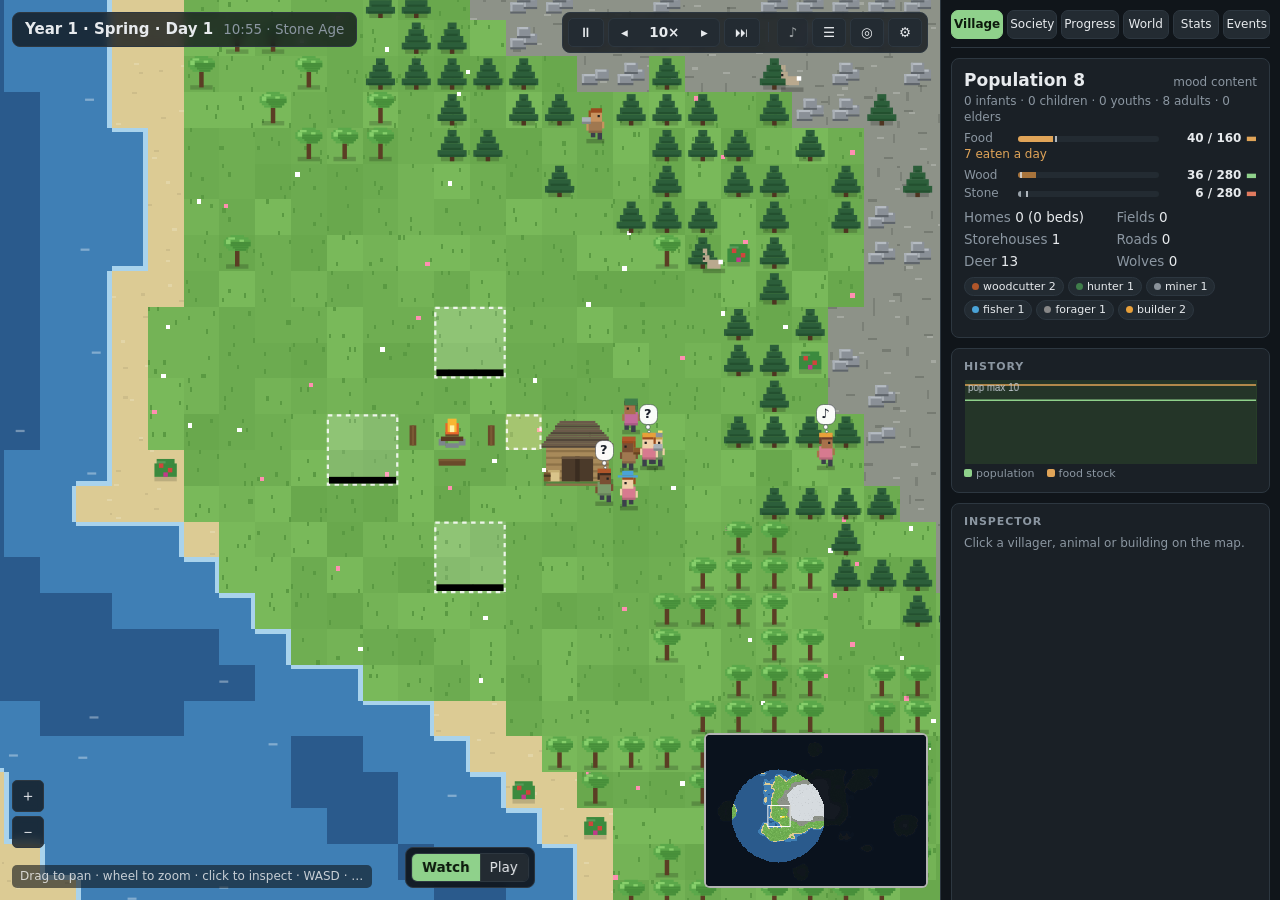
==== index.html @ 9aa8ffa9 "v0.37: Metropolis: big towns, districts, storage, sea food and wood, measured Hardship Co-Authored-B" ====
<!DOCTYPE html>
<html lang="en">
<head>
<meta charset="utf-8">
<meta name="viewport" content="width=device-width,initial-scale=1">
<title>Village Sim</title>
<link rel="stylesheet" href="style.css">
</head>
<body>
<svg width="0" height="0" style="position:absolute" aria-hidden="true"><symbol id="i-select" viewBox="0 0 24 24"><path d="M5 3l13 8-6 1.5L9.5 19z"/></symbol><symbol id="i-build" viewBox="0 0 24 24"><path d="M13 5l5 5-2 2-5-5zM12 8L5 15l4 4 7-7"/></symbol><symbol id="i-road" viewBox="0 0 24 24"><path d="M9 3L5 21M15 3l4 18M12 5v3M12 11v3M12 17v3"/></symbol><symbol id="i-zone" viewBox="0 0 24 24"><path d="M4 4h16v16H4zM4 12h16M12 4v16"/></symbol><symbol id="i-research" viewBox="0 0 24 24"><path d="M9 3h6M10 3v6L5 19a1.5 1.5 0 0 0 1.4 2h11.2A1.5 1.5 0 0 0 19 19l-5-10V3M8 15h8"/></symbol><symbol id="i-house" viewBox="0 0 24 24"><path d="M3 11l9-7 9 7M5 10v10h14V10M10 20v-5h4v5"/></symbol><symbol id="i-farm" viewBox="0 0 24 24"><path d="M3 18l3-8h12l3 8zM8 10l-2 8M12 10v8M16 10l2 8"/></symbol><symbol id="i-store" viewBox="0 0 24 24"><path d="M3 9l9-5 9 5v11H3zM8 20v-6h8v6"/></symbol><symbol id="i-workshop" viewBox="0 0 24 24"><path d="M4 9h14c0 3-2 4-5 4v3h3v3H8v-3h3v-3C7 13 5 12 4 9zM18 9h3"/></symbol><symbol id="i-logcamp" viewBox="0 0 24 24"><path d="M12 3l5 7h-3l4 6H6l4-6H7zM12 16v5"/></symbol><symbol id="i-minecamp" viewBox="0 0 24 24"><path d="M4 8c4-4 12-4 16 0M12 7v14M10 21h4"/></symbol><symbol id="i-lodge" viewBox="0 0 24 24"><path d="M3 20L12 4l9 16zM9.5 20l2.5-5 2.5 5"/></symbol><symbol id="i-market" viewBox="0 0 24 24"><path d="M3 9l2-5h14l2 5M3 9c0 1.7 1.3 2.5 3 2.5S9 10.7 9 9c0 1.7 1.3 2.5 3 2.5s3-.8 3-2.5c0 1.7 1.3 2.5 3 2.5s3-.8 3-2.5M5 12v8h14v-8"/></symbol><symbol id="i-plaza" viewBox="0 0 24 24"><path d="M3 8l9-4 9 4M5 9v9M10 9v9M14 9v9M19 9v9M3 20h18"/></symbol><symbol id="i-tavern" viewBox="0 0 24 24"><path d="M6 5h10v13a2 2 0 0 1-2 2H8a2 2 0 0 1-2-2zM16 8h2a2 2 0 0 1 0 6h-2M9 9v6M12 9v6"/></symbol><symbol id="i-share" viewBox="0 0 24 24"><path d="M4 8l8-4 8 4v8l-8 4-8-4zM4 8l8 4 8-4M12 12v8"/></symbol><symbol id="i-hand" viewBox="0 0 24 24"><path d="M8 12V6a1.5 1.5 0 0 1 3 0v5M11 11V4.5a1.5 1.5 0 0 1 3 0V11M14 11V6a1.5 1.5 0 0 1 3 0v8c0 4-2 6-5 6-3 0-4-1.5-6-4l-1.5-2.5a1.5 1.5 0 0 1 2.3-1.8L8 14"/></symbol></svg>
<div id="app">
  <div id="stage">
    <canvas id="cv"></canvas>
    <div id="hud"><span id="hudDate"></span><span id="hudTime"></span><span id="hudWarn" style="display:none"></span><button id="hudConcern" style="display:none" title="Concerns">⚑ 0</button></div>
    <div id="toasts"></div>
    <div id="concernPanel" style="display:none"><div class="cnhead"><b>Concerns</b><button id="cnClose" title="Close">✕</button></div><div id="cnBody"></div></div>
    <div id="ctl">
      <button id="playBtn" title="Pause / play (Space)">⏸</button>
      <span class="stepper"><button id="spDown" title="Slower ( [ )">◂</button><span id="spLabel" title="Simulation speed">10×</span><button id="spUp" title="Faster ( ] )">▸</button></span>
      <span class="presets wide"><button data-sp="1">1×</button><button data-sp="3">3×</button><button data-sp="10" class="on">10×</button><button data-sp="30">30×</button><button data-sp="100">100×</button><button data-sp="999" title="As fast as your machine can go">Max</button></span>
      <button id="stepBtn" title="Advance one day ( . ) · hold Shift for one season">⏭</button>
      <span id="rate" class="rate wide"></span>
      <span class="sep"></span>
      <button id="sndBtn" title="Music is off (M)">♪</button><button id="menuBtn" title="Menu: new world, save, settings, how to play, about">☰</button><button id="fol" title="Follow selected (F)">◎<span class="wide"> Follow</span></button><button id="gear" title="Settings, saving, Claude counsel and diagnostics (G)">⚙<span class="wide"> Settings</span></button>
    </div>
    <div id="sndPanel" style="display:none"><b id="sndName">No track yet</b><div class="hint" id="sndSub"></div><div class="sndrow"><button id="sndOnOff">Turn on</button><button id="sndSkip" title="Next track">Skip</button><button id="sndUp" title="I like this one">Like</button><button id="sndDown" title="Not for me">Dislike</button></div><label class="sndrow"><span class="hint">Volume</span><input type="range" id="sndVol" min="0" max="100" value="60"></label><div id="sndShareRow" style="display:none" class="sndrow"><label class="hint"><input type="checkbox" id="sndShare"> Share my ratings (just the track number and a thumb)</label></div><div class="hint">Made in your browser as you play. Press M to turn it on or off.</div></div>
    <div id="ptool">
      <span class="seg" id="modeSw" title="Watch the village live its life, or Play and take the lead"><button data-mode="watch" class="on">Watch</button><button data-mode="play">Play</button></span><span id="ptools" style="display:none">
      <span class="grp"><button data-tool="select" class="on" title="Select and inspect (V)"><svg class="ic"><use href="#i-select"/></svg>Select</button><button data-tool="build" title="Place buildings (B)"><svg class="ic"><use href="#i-build"/></svg>Build</button><button data-tool="road" title="Lay roads (R)"><svg class="ic"><use href="#i-road"/></svg>Road</button><button data-tool="zone" title="Paint zones for the village to build in (Z)"><svg class="ic"><use href="#i-zone"/></svg>Zone</button><button id="ppan" title="Move the map instead of painting (or hold Space)"><svg class="ic"><use href="#i-hand"/></svg></button></span>
      <span class="sep"></span><button id="presearch" title="Choose what the village studies">Research</button><button id="pcrowd" title="How the townsfolk who are not individually in play share their work">Crowd</button>
      <span class="sep"></span><span class="hint wide">Village plans</span><span class="grp"><button data-auto="build" data-tip="Buildings" class="on">Buildings</button><button data-auto="research" data-tip="Research" class="on">Research</button><button data-auto="jobs" data-tip="Jobs" class="on">Jobs</button></span>
      </span>
    </div>
    <div id="pstack"><div id="ppanel" style="display:none"></div><div id="pcmd" style="display:none"></div></div><div id="pmenu" style="display:none"></div><div id="pnote"></div><div id="tip" style="display:none"></div><div id="pconf" style="display:none"><button id="pcok" title="Build here">✓</button><button id="pcno" title="Cancel">✕</button></div><div id="pundo" style="display:none"></div><div id="pghost" style="display:none"></div>
    <div id="zoomCtl"><button id="zin" title="Zoom in (+)">＋</button><button id="zout" title="Zoom out (−)">－</button></div>
    <div id="drawer"><div class="drawerhead"><b>Settings &amp; tools</b><button id="drawerClose" title="Close (Esc)">✕</button></div>
    <div class="card"><h3>Settings</h3>
      <div class="hint" style="margin-bottom:4px">Hardship <span class="hint">how forgiving the world is: births, newcomers, wolves, fevers, winters</span></div>
      <select id="set_hardship" style="width:100%;margin-bottom:8px"><option value="0">Gentle</option><option value="1">Normal</option><option value="2">Harsh</option></select>
      <div class="hint" style="margin-bottom:4px">Philosophy <span class="hint">what the village tends to study first</span></div>
      <select id="set_philosophy" style="width:100%;margin-bottom:8px"></select>
      <div class="hint" style="margin-bottom:4px">Open knowledge <span class="hint">sandbox: lifts the limits on research (the world is marked as a sandbox)</span></div>
      <select id="set_open" style="width:100%;margin-bottom:8px"><option value="0">Off</option><option value="1">Relaxed</option><option value="2">Unlimited</option></select>
      <label class="tog"><input type="checkbox" id="set_survival"><span class="sw"></span><span>Survival mode <span class="hint">harsher food, cold, wolves, fever</span></span></label>
      <label class="tog" style="margin-top:6px"><input type="checkbox" id="set_disasters"><span class="sw"></span><span>Disasters <span class="hint">fire, storms, drought, fever, harsh winter</span></span></label>
      <label class="tog" style="margin-top:6px"><input type="checkbox" id="set_raids"><span class="sw"></span><span>Raids and war <span class="hint">hostile clans may attack the dock and outposts, and the council may march against them; off by default</span></span></label>
      <label class="tog" style="margin-top:6px"><input type="checkbox" id="set_crime"><span class="sw"></span><span>Crime and conflict <span class="hint">theft, brawls, trials</span></span></label>
    </div>
    <div class="card"><h3>Concern alerts</h3>
      <div class="hint" style="margin-bottom:6px">What should happen when something becomes critical (falling population, famine, a faction about to leave)?</div>
      <select id="alertMode" style="width:100%"><option value="off">Only show the badge and toast</option><option value="pause">Pause the game</option><option value="slow">Slow the game to 1×</option></select>
      <label class="tog" style="margin-top:8px"><input type="checkbox" id="alertToasts" checked><span class="sw"></span><span>Toasts for critical concerns <span class="hint">stay until dismissed</span></span></label>
    </div>
    <div class="card"><h3>Save &amp; load</h3>
      <div class="hint" id="saveInfo">Nothing saved yet.</div>
      <div class="btnrow"><button id="saveNow">Save now</button><button id="loadSave" disabled>Load saved</button></div>
      <div class="btnrow"><button id="exportBtn">Export file</button><button id="importBtn">Import file</button></div>
      <input type="file" id="importFile" accept=".json,application/json" style="display:none">
      <label class="tog" style="margin-top:8px"><input type="checkbox" id="autoresume" checked><span class="sw"></span><span>Resume automatically <span class="hint">when the page opens</span></span></label>
      <label class="tog" style="margin-top:6px"><input type="checkbox" id="bubbleToggle" checked><span class="sw"></span><span>Thought bubbles <span class="hint">speech, thoughts and dreams above villagers</span></span></label>
      <label class="tog" style="margin-top:6px"><input type="checkbox" id="autosave" checked><span class="sw"></span><span>Autosave <span class="hint">every minute, in this browser</span></span></label>
      <div class="hint" style="margin-top:6px">Browser saves stay on this device and can be cleared by the browser. Export a file to keep a village safe or move it to another device.</div>
    </div>
    <div class="card" id="mindCard">
      <h3>Claude counsel <span class="beta">optional</span></h3>
      <div class="hint" style="margin-bottom:6px">Lets Claude make the council's and courts' decisions from options the simulation offers, based on each member's personality and opinions. If it is off or unavailable, the village's own rules decide.</div>
      <label class="tog"><input type="checkbox" id="mindToggle"><span class="sw"></span><span id="mindLabel">Off — uses your Claude usage when on</span></label>
      <div class="hint" id="mindStatus"></div>
      <button id="mindRetry" style="display:none;margin-top:6px">Request permission again</button>
      <label class="tog" style="margin-top:8px"><input type="checkbox" id="vaiToggle"><span class="sw"></span><span>Claude writes the selected villager's thoughts <span class="hint">off by default; uses your Claude usage</span></span></label>
      <div class="hint" id="vaiStatus"></div>
      <div id="mindLog"></div>
    </div>
    <details class="card" id="diagCard"><summary>Diagnostics <span class="beta" id="diagBadge">ok</span></summary>
      <div id="diagBody" class="hint">Collecting…</div>
      <div class="btnrow"><button id="diagCopy">Copy report</button><button id="diagSave">Download report</button></div>
      <div class="btnrow"><button id="diagCheck">Self-check &amp; repair</button><button id="diagProf">Clear timings</button></div>
      <textarea id="diagBox" readonly style="display:none"></textarea>
    </details>
    <div class="card"><h3>Time travel</h3>
      <div class="hint" style="margin-bottom:6px">Skip ahead and see what the village becomes. A copy is kept first, so you can undo the skip afterwards.</div>
      <div style="display:flex;gap:6px;align-items:center"><select id="ttSel"><option value="8">One season</option><option value="32" selected>One year</option><option value="64">Two years</option><option value="160">Five years</option><option value="320">Ten years (slow)</option></select><button id="ttGo">Fast-forward</button><button id="ttCancel" disabled>Stop</button></div>
      <div class="bar" style="margin-top:8px"><i id="ttBar" style="background:var(--acc);width:0"></i></div><div class="hint" id="ttInfo">Ready.</div><div id="ttResult" class="hint"></div></div>
    <div class="card"><h3>World</h3>
      <div class="hint" id="mapnow"></div>
      <div class="hint wline" id="worldLine"></div>
      <details class="hint" style="margin-top:4px"><summary>Diagnostics</summary><pre class="wline" id="diagText"></pre></details>
      <div class="btnrow"><button id="restart">New world…</button></div></div>
    </div>
    <div id="tree" style="display:none"><div class="treebox"><div class="drawerhead"><b>Tree of knowledge</b><button id="treeClose" title="Close">✕</button></div><div id="treeSvg" class="treescroll"></div><div id="treeInfo" class="treeinfo"></div></div></div>
    <div id="menu" style="display:none"><button data-mn="resume">Resume</button><button data-mn="new">New world…</button><button data-mn="save">Save now</button><button data-mn="load" id="mn_load">Load saved</button><button data-mn="scen">Scenarios…</button><button data-mn="settings">Settings</button><button data-mn="tips">Show tips again</button><button data-mn="help">How to play</button><button data-mn="about">About</button></div>
    <div id="modal" style="display:none"><div class="nwbox"><div class="drawerhead"><h3 id="modal_t"></h3><button id="modal_x" title="Close (Esc)">✕</button></div><div id="modal_b" class="mbody"></div></div></div>
    <div id="over" style="display:none"><div class="nwbox">
      <h3 id="over_title"></h3><div id="over_text" style="margin-bottom:10px"></div>
      <canvas id="over_chart" width="470" height="90" style="width:100%;height:90px;display:block;background:#10151a;border-radius:6px"></canvas>
      <div id="over_facts" class="kvl" style="margin:10px 0"></div><div id="over_tales"></div>
      <div class="hint wline" id="over_line" style="margin-bottom:10px"></div>
      <div class="btnrow"><button id="over_again" class="on" title="The same seed and settings, from the start">Same world again</button><button id="over_new">New world…</button><button id="over_cont" title="Keep watching what is left">Keep watching</button><button id="over_copy">Copy world line</button></div>
    </div></div>
    <div id="nw" style="display:none"><div class="nwbox">
      <h3>New world</h3>
      <div class="nwrow"><span class="hint">Seed</span><input id="nw_seed" inputmode="numeric"><button id="nw_dice" title="Pick a random seed" aria-label="Random seed">🎲</button></div>
      <div class="hint" style="margin-top:10px">Map type</div><div id="nw_types" class="nwchoices"></div>
      <div class="hint" style="margin-top:10px">Map size</div><div id="nw_sizes" class="nwchoices"></div>
      <div class="hint" style="margin-top:10px">Hardship <span class="hint">· you can change it later in Settings</span></div><div id="nw_hard" class="nwchoices"></div>
      <div class="hint" style="margin-top:10px">Philosophy <span class="hint">· what the village tends to study first</span></div><div id="nw_phil" class="nwchoices"></div>
      <div class="hint" style="margin-top:10px">Open knowledge <span class="hint">· a sandbox option; marks the world as a sandbox</span></div><div id="nw_open" class="nwchoices"></div>
      <div class="btnrow" style="margin-top:8px"><button id="nw_check" title="Generate this world and list what it is good for">Check this world</button></div><div id="nw_traits" class="hint" style="margin-top:6px"></div>
      <div class="hint" id="nw_note" style="margin-top:8px"></div>
      <div class="btnrow" style="margin-top:12px"><button id="nw_go" class="on">Start</button><button id="nw_cancel">Cancel</button></div>
    </div></div>
    <canvas id="mini" title="Click to move the camera"></canvas>
    <div id="resume" style="display:none"><div><b>Saved village found</b><div class="hint" id="resumeInfo"></div><div class="hint">The game is paused until you choose.</div></div><div class="btnrow"><button id="resumeBtn" class="on">Resume</button><button id="resumeNo">Start fresh</button></div></div>
    <div id="hint">Drag to pan · wheel to zoom · click to inspect · WASD · Space pause · [ ] speed</div>
  </div>
  <aside id="side">
    <div class="tabbar" id="tabbar"><button data-tab="village" class="on">Village</button><button data-tab="society">Society</button><button data-tab="progress">Progress</button><button data-tab="world">World</button><button data-tab="stats">Stats</button><button data-tab="events">Events</button></div>
    <section class="tab on" id="tab_village">
    <div class="card" id="statCard"></div>
    <div class="card"><h3>History</h3><canvas id="chart" width="300" height="84"></canvas>
      <div class="leg"><span><i style="background:#8fd18b"></i>population</span><span><i style="background:#e0a458"></i>food stock</span></div></div>
    <div class="card" id="sel"><h3>Inspector</h3><div class="hint">Click something on the map.</div></div>
    </section>
    <section class="tab" id="tab_society">
    <div class="card"><h3>How the village is ruled</h3><div id="regimeCard"></div></div>
    <div class="card"><h3>Village council</h3><div id="councilCard"></div></div>
    <div class="card"><h3>Culture &amp; guilds</h3><div id="cultCard"></div></div>
    <div class="card"><h3>Causes of death</h3><div id="deathCard"></div></div>
    <div class="card"><h3>Families &amp; feuds</h3><div id="livesCard"></div></div>
    <div class="card"><h3>Social circles</h3><div id="groupCard"></div></div>
    </section>
    <section class="tab" id="tab_progress">
    <div class="card"><h3>Knowledge &amp; discoveries</h3><div id="techCard"></div><div class="btnrow" style="margin-top:6px"><button id="treeBtn">Tree of knowledge…</button></div></div>
    <div class="card"><h3>Trade &amp; treasury</h3><div id="econCard"></div></div>
    <div class="card"><h3>Livelihoods</h3><div id="livCard"></div></div>
    <div class="card" id="harbourBox"><h3>Harbour &amp; trade abroad</h3><div id="harbourCard"></div></div>
    <div class="card" id="discBox"><h3>Expeditions &amp; discoveries</h3><div id="discCard"></div></div>
    <div class="card"><h3>Great projects</h3><div id="projCard"></div></div>
    </section>
    <section class="tab" id="tab_world">
    <div class="card" id="outBox"><h3>Settlements &amp; outposts</h3><div id="outCard"></div></div>
    <div class="card"><h3>Neighbours</h3><div id="neighCard"></div></div>
    <div class="card" id="cityBox"><h3>City</h3><div id="cityCard"></div></div>
    <div class="card" id="warBox"><h3>Defence &amp; war</h3><div id="warCard"></div></div>
    <div class="card"><h3>Chronicle &amp; lessons</h3><div id="chronCard"></div></div>
    </section>
    <section class="tab" id="tab_stats">
    <div class="card"><h3>A civilization in numbers</h3><div id="statSummary"></div></div>
    <div class="card"><h3>Over time</h3>
      <div class="chips" id="statViews" style="margin:0 0 6px"></div>
      <div style="position:relative"><canvas id="statChart" style="width:100%;height:210px;display:block"></canvas><div id="statTip" class="stattip" style="display:none"></div></div>
      <div id="statLegend" class="statlegend"></div>
      <select id="statAdd" style="width:100%;margin-top:6px"></select>
      <div class="statwin" id="statWin"></div>
      <div class="hint" style="margin-top:4px">Each line is scaled to its own range. Triangles mark notable events (red: hard times); dashed lines mark new ages.</div>
    </div>
    <div class="card"><h3>What happens, and how often</h3><div id="statEvents"></div></div>
    <div class="card"><h3>Records &amp; firsts</h3><div id="statRecords"></div>
      <div class="btnrow" style="margin-top:10px"><button id="statCsv">Export CSV</button><button id="statJson">Export JSON</button></div></div>
    </section>
    <section class="tab" id="tab_events">
    <div class="card" id="talkCard"></div>
    <div class="card"><h3>Events</h3><div id="log"></div></div>
    </section>
  </aside>
</div>
<script src="src/config.js"></script>
<script src="src/animals.js"></script>
<script src="src/villager.js"></script>
<script src="src/town.js"></script>
<script src="src/society.js"></script>
<script src="src/techtree.js"></script>
<script src="src/unlocks.js"></script>
<script src="src/tech.js"></script>
<script src="src/water.js"></script>
<script src="src/trade.js"></script>
<script src="src/projects.js"></script>
<script src="src/history.js"></script>
<script src="src/buildings.js"></script>
<script src="src/character.js"></script>
<script src="src/regime.js"></script>
<script src="src/strife.js"></script>
<script src="src/lives.js"></script>
<script src="src/livelihoods.js"></script>
<script src="src/stats.js"></script>
<script src="src/concerns.js"></script>
<script src="src/outposts.js"></script>
<script src="src/bridges.js"></script>
<script src="src/terraform.js"></script>
<script src="src/discovery.js"></script>
<script src="src/timber.js"></script>
<script src="src/resources.js"></script>
<script src="src/economy.js"></script>
<script src="src/districts.js"></script>
<script src="src/voices.js"></script>
<script src="src/places.js"></script>
<script src="src/neighbours.js"></script>
<script src="src/mapgen.js"></script>
<script src="src/diplomacy.js"></script>
<script src="src/war.js"></script>
<script src="src/culture.js"></script>
<script src="src/city.js"></script>
<script src="src/diag.js"></script>
<script src="src/crowd.js"></script>
<script src="src/play.js"></script>
<script src="src/gameover.js"></script>
<script src="src/routes.js"></script>
<script src="src/save.js"></script>
<script src="src/world.js"></script>
<script src="src/render.js"></script>
<script src="src/debug.js"></script>
<script src="src/statsui.js"></script>
<script src="src/concernsui.js"></script>
<script src="src/voicesui.js"></script>
<script src="src/playui.js"></script>
<script src="src/overui.js"></script>
<script src="src/helpui.js"></script>
<script src="src/sound.js"></script>
<script src="src/ui.js"></script>
<script src="src/treeui.js"></script>
</body>
</html>
---- style.css ----
:root{--bg:#10151a;--panel:#1a2026;--panel2:#232b32;--ink:#e7eaed;--mut:#8b96a1;--line:#2d3740;--acc:#8fd18b}
*{box-sizing:border-box}
html,body{margin:0;height:100%;background:var(--bg);color:var(--ink);font:13.5px/1.4 system-ui,-apple-system,Segoe UI,Roboto,sans-serif;overflow:hidden}
#app{display:flex;height:100vh}
#stage{position:relative;flex:1;min-width:0;background:#0d1114}
canvas#cv{width:100%;height:100%;display:block;cursor:grab;touch-action:none}
canvas#cv.drag{cursor:grabbing}
#hud{position:absolute;left:12px;top:12px;display:flex;gap:10px;align-items:baseline;background:rgba(16,21,26,.78);border:1px solid var(--line);border-radius:8px;padding:6px 12px;backdrop-filter:blur(4px)}
#hudDate{font-weight:600;font-size:15px}#hudTime{color:var(--mut);font-variant-numeric:tabular-nums}
#ctl{position:absolute;right:12px;top:12px;display:flex;gap:4px;align-items:center;background:rgba(16,21,26,.78);border:1px solid var(--line);border-radius:8px;padding:5px;backdrop-filter:blur(4px)}
#ctl .sep{width:1px;height:20px;background:var(--line);margin:0 4px}
#ctl{flex-wrap:nowrap;white-space:nowrap}#ctl button{min-width:30px}.stepper{display:inline-flex;align-items:center;gap:2px;background:var(--panel2);border:1px solid var(--line);border-radius:6px}.stepper button{border:0;background:transparent;padding:4px 7px}#spLabel{min-width:46px;text-align:center;font-weight:600;font-variant-numeric:tabular-nums}.presets{display:inline-flex;gap:3px}.rate{font-size:11px;color:var(--mut);min-width:0}
#playBtn.paused{background:var(--acc);color:#0d1a0d;border-color:var(--acc)}
#zoomCtl{position:absolute;left:12px;bottom:52px;display:flex;flex-direction:column;gap:4px}#zoomCtl button{width:32px;height:32px;padding:0;background:rgba(16,21,26,.78);backdrop-filter:blur(4px);font-size:16px}
@container (max-width:1260px){#ctl .wide{display:none}}
button{background:var(--panel2);color:var(--ink);border:1px solid var(--line);border-radius:5px;padding:4px 10px;font:inherit;cursor:pointer}
button:hover{border-color:var(--mut)}button.on{background:var(--acc);color:#0d1a0d;border-color:var(--acc);font-weight:600}
canvas#mini{position:absolute;right:12px;bottom:12px;width:224px;height:157px;border:2px solid rgba(255,255,255,.7);border-radius:6px;image-rendering:pixelated;cursor:pointer;background:#000}
#hint{position:absolute;left:12px;bottom:12px;color:rgba(255,255,255,.75);font-size:12px;background:rgba(16,21,26,.6);padding:3px 8px;border-radius:5px;pointer-events:none}
#side{flex:0 0 340px;width:340px;overflow-y:auto;padding:10px;display:flex;flex-direction:column;gap:10px;border-left:1px solid var(--line);background:var(--bg)}
.card{background:var(--panel);border:1px solid var(--line);border-radius:8px;padding:10px 12px}
.card h3{margin:0 0 6px;font-size:11px;letter-spacing:.08em;text-transform:uppercase;color:var(--mut);font-weight:600}
.grid{display:grid;grid-template-columns:1fr 1fr;gap:3px 12px}.grid span{color:var(--mut)}
.big{font-size:17px;font-weight:600}.hint{color:var(--mut);font-size:12px}
.bar{height:6px;background:var(--panel2);border-radius:3px;overflow:hidden;margin:1px 0 5px}.bar i{display:block;height:100%}
.res{display:grid;grid-template-columns:48px 1fr 92px;gap:6px;align-items:center;margin:2px 0}.res .bar{margin:0}.res b{text-align:right;white-space:nowrap;font-variant-numeric:tabular-nums;font-size:12px}
.chips{display:flex;flex-wrap:wrap;gap:4px;margin-top:6px}.chip{font-size:11px;padding:1px 7px;border-radius:10px;background:var(--panel2);border:1px solid var(--line)}.chip i{display:inline-block;width:7px;height:7px;border-radius:50%;margin-right:4px}
#log,#chron{max-height:230px;overflow:auto;font-size:12.5px;color:#c4ccd3}
#log div{padding:2px 0;border-bottom:1px solid #20282f}#log b{color:var(--mut);font-weight:500;margin-right:6px}
#chron div{padding:5px 0;border-bottom:1px solid #20282f;font-style:italic;color:#d8dfe5}#chron small{display:block;color:var(--mut);font-style:normal;font-size:11px}
canvas#chart{width:100%;height:84px;display:block}.leg{font-size:11px;color:var(--mut);display:flex;gap:12px;margin-top:2px}.leg i{display:inline-block;width:8px;height:8px;border-radius:2px;margin-right:4px}
input#seed{background:var(--panel2);color:var(--ink);border:1px solid var(--line);border-radius:5px;padding:4px 8px;width:100px;font:inherit}
.tog{display:flex;align-items:center;gap:8px;cursor:pointer}.tog input{display:none}.sw{width:34px;height:18px;border-radius:9px;background:var(--panel2);border:1px solid var(--line);position:relative;flex:none}
.sw:after{content:"";position:absolute;left:2px;top:2px;width:12px;height:12px;border-radius:50%;background:var(--mut);transition:.15s}.tog input:checked+.sw{background:var(--acc)}.tog input:checked+.sw:after{left:18px;background:#0d1a0d}
.tog input:disabled+.sw{opacity:.4}
.tags{display:flex;flex-wrap:wrap;gap:4px;margin:4px 0 6px}.tag{font-size:11px;padding:1px 7px;border-radius:10px;background:var(--panel2);border:1px solid var(--line)}
@media (max-width:820px){#app{flex-direction:column;height:auto;overflow:auto}html,body{overflow:auto}#stage{flex:none;height:62vh}#side{flex:none;width:auto;border-left:0;overflow:visible}canvas#mini{width:150px;height:105px}#hint{display:none}}

.beta{font-size:10px;text-transform:none;letter-spacing:0;background:var(--panel2);border:1px solid var(--line);border-radius:8px;padding:0 6px;margin-left:6px;color:var(--mut)}
#mindLog{max-height:220px;overflow:auto;font-size:12.5px;margin-top:6px}#mindLog div{padding:5px 0;border-bottom:1px solid #20282f}#mindLog small{display:block;color:var(--mut);font-size:11.5px;margin-top:1px}#mindLog b{color:var(--mut);font-weight:500;margin-right:5px}
.pol{margin:5px 0}.polh{display:flex;justify-content:space-between;font-size:12px}.polh span:first-child{font-weight:600}
.polb{position:relative;height:6px;background:var(--panel2);border-radius:3px;margin-top:3px}.polb .mid{position:absolute;left:50%;top:-2px;width:1px;height:10px;background:var(--mut)}.polb .dot{position:absolute;top:-2px;width:10px;height:10px;margin-left:-5px;border-radius:50%;background:var(--acc);border:2px solid var(--panel)}
.declog{margin-top:8px;font-size:12.5px;color:#c4ccd3}.declog div{padding:3px 0;border-bottom:1px solid #20282f}.declog b{color:var(--mut);font-weight:500;margin-right:6px}.cl{font-size:10px;background:#2c3a52;color:#9cc4ff;border-radius:6px;padding:0 5px}
.grp{padding:5px 0;border-bottom:1px solid #20282f}.grp .dot{display:inline-block;width:9px;height:9px;border-radius:50%;margin-right:6px}
.opinions{margin-top:6px}.opr{display:grid;grid-template-columns:62px 1fr;gap:6px;align-items:center;font-size:11.5px;color:var(--mut);margin:2px 0}.opb{position:relative;height:6px;background:var(--panel2);border-radius:3px}.opb:after{content:"";position:absolute;left:50%;top:-1px;width:1px;height:8px;background:var(--mut)}.opb i{position:absolute;top:0;height:100%;border-radius:3px}
.story{margin-top:8px;font-size:12.5px;max-height:170px;overflow:auto}.story div{padding:2px 0;border-bottom:1px solid #20282f;color:#c4ccd3}.story b{color:var(--mut);font-weight:500;margin-right:6px}
.polh{gap:10px;align-items:baseline}.polh span:last-child{text-align:right;font-size:11px;flex:1}

.btnrow{display:flex;gap:6px;margin-top:6px}.btnrow button{flex:1}
button:disabled{opacity:.45;cursor:default}
#resume{position:absolute;left:50%;top:70px;transform:translateX(-50%);background:rgba(20,27,33,.96);border:1px solid var(--acc);border-radius:10px;padding:12px 16px;display:flex;gap:16px;align-items:center;box-shadow:0 8px 30px rgba(0,0,0,.5);z-index:5}
#resume .btnrow{margin:0}

details.card>summary{cursor:pointer;font-size:11px;letter-spacing:.08em;text-transform:uppercase;color:var(--mut);font-weight:600;list-style:none}
details.card>summary::-webkit-details-marker{display:none}details.card[open]>summary{margin-bottom:8px}
#diagBody table{width:100%;border-collapse:collapse;font-size:11.5px;margin:4px 0}#diagBody td{padding:1px 4px 1px 0}#diagBody td:last-child{text-align:right;color:#c4ccd3}
#diagBody .err{color:#e07a6a;margin:3px 0;font-size:11.5px;word-break:break-word}#diagBody .okk{color:var(--acc)}
#diagText{width:100%;height:150px;margin-top:6px;background:var(--panel2);color:var(--ink);border:1px solid var(--line);border-radius:5px;font:11px/1.3 ui-monospace,monospace}
#hudWarn{color:#ffcf6a;font-size:12px;cursor:pointer}
.beta.bad{background:#5a2a2a;color:#ffb3a8;border-color:#8a3a3a}

.era{display:flex;justify-content:space-between;align-items:baseline;margin-bottom:4px}.era b{font-size:14px}
.techrow{padding:4px 0;border-bottom:1px solid #20282f;font-size:12.5px}.techrow b{font-weight:600}.techrow .hint{display:block;font-size:11.5px}
.tprog{height:6px;background:var(--panel2);border-radius:3px;overflow:hidden;margin:3px 0 6px}.tprog i{display:block;height:100%;background:#9cc4ff}
.techchips{display:flex;flex-wrap:wrap;gap:4px;margin:6px 0}.techchips .chip{font-size:11px}

table.prices{width:100%;border-collapse:collapse;margin:4px 0;font-size:12.5px}table.prices td{padding:2px 4px 2px 0}table.prices td:nth-child(2){text-align:right;color:#c4ccd3}table.prices td.tr{width:18px;text-align:center}
.tr.up{color:#e07a6a}.tr.down{color:#8fd18b}

/* fixed-size live panels so nothing shifts while the simulation redraws them */
#statCard{height:280px;overflow:hidden}#sel{height:560px;overflow-y:auto}#techCard{height:460px;overflow-y:auto}#econCard{height:236px;overflow-y:auto}#councilCard{height:430px;overflow-y:auto}#groupCard{height:150px;overflow-y:auto}
#log{height:230px;max-height:none}#chart{height:84px}
/* settings drawer: lives over the map, outside the scrolling side panel, so it never moves */
#drawer{position:absolute;right:12px;top:62px;width:350px;max-height:calc(100% - 262px);overflow-y:auto;background:rgba(16,21,26,.97);border:1px solid var(--line);border-radius:10px;padding:10px;display:none;flex-direction:column;gap:10px;z-index:6;box-shadow:0 10px 34px rgba(0,0,0,.55)}
#drawer.open{display:flex}.drawerhead{display:flex;justify-content:space-between;align-items:center}.drawerhead button{padding:1px 8px}
#drawer .card{background:var(--panel2)}#mindLog{min-height:0;max-height:200px}#diagBody{min-height:150px}
@media (max-width:820px){#drawer{max-height:50vh}}
#saveInfo{min-height:3.4em}
#drawer>.card,#drawer>details{flex:none}
#projCard{height:215px;overflow-y:auto}
/* narrow windows: the control bar drops below the date HUD instead of covering it */
#stage{container-type:inline-size}
#hud{max-width:calc(100% - 24px);flex-wrap:wrap}
@container (max-width:900px){#hud{flex-wrap:nowrap;white-space:nowrap;padding:5px 9px;gap:6px}#hudTime{display:none}#hudDate{font-size:13px}#hudWarn{max-width:120px;overflow:hidden;text-overflow:ellipsis}#ctl{padding:3px;gap:3px}#ctl button{min-width:28px;padding:3px 6px}#ctl .sep{margin:0 1px}#spLabel{min-width:40px}.stepper button{padding:3px 5px}}
@container (max-width:560px){#ctl{top:54px;right:auto;left:12px}#drawer{top:98px;max-height:calc(100% - 290px)}}
@container (max-width:420px){#drawer{width:calc(100% - 24px)}}
#chronCard{height:470px;overflow-y:auto}
#ttResult{min-height:96px}#ttSel{background:var(--panel2);color:var(--fg);border:1px solid var(--line);border-radius:6px;padding:3px 6px;font:inherit}
#harbourCard{min-height:60px;max-height:420px;overflow-y:auto}#neighCard{min-height:380px;max-height:560px;overflow-y:auto}
.stats{display:grid;grid-template-columns:1fr 1fr;gap:4px 10px;margin-top:8px}.stats div{display:flex;flex-direction:column}.stats b{font-weight:600;font-size:12.5px}

/* tabbed side panel */
#side>.tabbar{position:sticky;top:-10px;z-index:3;display:flex;gap:4px;background:var(--bg);padding:10px 0 8px;margin:-10px 0 0;border-bottom:1px solid var(--line)}
#side>.tabbar button{flex:1;padding:5px 2px;font-size:12px;border-radius:7px}#side>.tabbar button.on{background:var(--acc);color:#0d1a0d;border-color:var(--acc)}
.tab{display:none;flex-direction:column;gap:10px}.tab.on{display:flex}.tab>.card{flex:none}
#log{height:calc(100vh - 150px);min-height:300px}
#regimeCard{min-height:420px}

.sec{margin-top:10px;padding-top:6px;border-top:1px solid var(--line)}.sech{font-size:10.5px;letter-spacing:.08em;text-transform:uppercase;color:var(--mut);margin-bottom:3px}.lnk{color:#9ec5ff;cursor:pointer;text-decoration:none;font-weight:600}.lnk:hover{text-decoration:underline}.spark{display:inline-flex;align-items:flex-end;gap:3px;height:18px}.spark i{display:block;width:6px;background:var(--acc);border-radius:1px}.kvl>div{display:flex;justify-content:space-between;gap:10px;padding:2px 0}.kvl>div>span:last-child{text-align:right}

.polb .fill{position:absolute;top:0;height:6px;border-radius:3px;opacity:.55}.polends{display:flex;justify-content:space-between;font-size:10px;color:var(--mut);margin-top:3px}

#nw{position:absolute;inset:0;background:rgba(5,8,11,.62);display:flex;align-items:center;justify-content:center;z-index:30}
.nwbox{width:min(520px,92vw);max-height:92vh;max-height:min(92dvh,calc(100% - 16px));overflow-y:auto;overscroll-behavior:contain;-webkit-overflow-scrolling:touch;background:rgba(18,24,30,.98);border:1px solid var(--line);border-radius:12px;padding:16px 18px;box-shadow:0 12px 40px rgba(0,0,0,.5)}
.nwbox h3{margin:0 0 10px}.nwrow{display:flex;gap:6px;align-items:center}.nwrow input{flex:1}
.nwchoices{display:grid;grid-template-columns:repeat(auto-fill,minmax(150px,1fr));gap:6px;margin-top:4px}
.nwchoices button{text-align:left;padding:7px 9px;display:block}.nwchoices button b{display:block}.nwchoices button span{display:block;font-size:11px;color:var(--mut);line-height:1.25;margin-top:2px}
.nwchoices button.sel{border-color:var(--acc);background:rgba(120,200,120,.14)}

.powbar{display:flex;height:10px;border-radius:5px;overflow:hidden;background:#222}.powbar i{display:block;height:100%}
.powkey{display:flex;flex-wrap:wrap;gap:3px 10px;margin-top:4px;font-size:11px;color:var(--mut)}.powkey i{display:inline-block;width:8px;height:8px;border-radius:2px;margin-right:4px}

.stattip{position:absolute;top:4px;background:rgba(10,14,18,.94);border:1px solid var(--line);border-radius:6px;padding:5px 8px;font-size:11px;pointer-events:none;min-width:150px;z-index:4}.stattip i,.statchip i{display:inline-block;width:8px;height:8px;border-radius:2px;margin-right:5px}
.statlegend{display:flex;flex-wrap:wrap;gap:4px 8px;margin-top:6px}.statchip{font-size:11px;cursor:pointer;background:var(--panel2);border:1px solid var(--line);border-radius:5px;padding:2px 6px}.statchip:hover{border-color:var(--mut)}
#statViews button,#statWin button{padding:2px 8px;font-size:11px}#statViews button.on,#statWin button.on{background:var(--acc);color:#0d1a0d;border-color:var(--acc)}
.evrow{display:flex;gap:8px;align-items:center;font-size:12px;padding:1px 0}.evrow>span:first-child{flex:1;min-width:0;overflow:hidden;text-overflow:ellipsis;white-space:nowrap}.evn{font-weight:600;min-width:34px;text-align:right}.evr{min-width:62px;text-align:right}.up{color:#e0a070}.dn{color:#7ad07a}

.statwin{display:flex;gap:4px;margin-top:6px}.statwin button{flex:1}.statlegend{flex-direction:column}

.agebar{display:flex;gap:3px;margin-top:5px}.agebar i{flex:1;height:5px;border-radius:2px}
.brrow{display:flex;align-items:center;gap:8px;font-size:12px;padding:2px 0;cursor:pointer}.brrow:hover .brn{text-decoration:underline}.brn{width:112px;flex:none}.brbar{flex:1;height:6px;background:#222a31;border-radius:3px;overflow:hidden}.brbar i{display:block;height:100%}.brk{min-width:70px;text-align:right}
.brlist{margin:2px 0 6px 8px;border-left:2px solid var(--line);padding-left:8px}.bt{display:flex;justify-content:space-between;gap:8px;font-size:11px;padding:1px 0}.bt.k{color:#8fd18b}.bt.a{color:var(--ink)}.bt.l{color:#6d7780}

/* concerns (v0.24.1) */
#hudConcern{font:inherit;font-size:12px;padding:1px 8px;border-radius:10px;border:1px solid #6b5a2c;background:#3a3118;color:#ffcf6a;cursor:pointer}
#hudConcern.crit{border-color:#8f3a3a;background:#4a1d1d;color:#ff9b9b;animation:cnpulse 2s ease-in-out infinite}
@keyframes cnpulse{50%{box-shadow:0 0 0 3px rgba(255,120,120,.25)}}
#toasts{position:absolute;left:12px;top:56px;display:flex;flex-direction:column;gap:6px;width:min(300px,calc(100% - 24px));pointer-events:none;z-index:6}
.toast{pointer-events:auto;position:relative;background:rgba(40,18,18,.94);border:1px solid #8f3a3a;border-radius:8px;padding:7px 28px 7px 10px;font-size:12.5px;cursor:pointer;backdrop-filter:blur(4px)}
.toast b{display:block;color:#ffb0b0;margin-bottom:2px}.toast .hint{margin-top:2px}
.toast .tx{position:absolute;right:4px;top:3px;border:0;background:transparent;color:var(--mut);cursor:pointer;font-size:13px;padding:2px 5px}
#concernPanel{position:absolute;left:12px;top:52px;width:min(380px,calc(100% - 24px));max-height:calc(100% - 150px);overflow:auto;background:rgba(26,32,38,.97);border:1px solid var(--line);border-radius:10px;padding:10px 12px;z-index:7;box-shadow:0 8px 24px rgba(0,0,0,.45)}
.cnhead{display:flex;justify-content:space-between;align-items:center;margin-bottom:6px}.cnhead button{border:0;background:transparent;color:var(--mut);cursor:pointer;font-size:14px}
.cn{border:1px solid var(--line);border-left:3px solid #c9a23c;border-radius:6px;padding:7px 9px;margin-bottom:8px;background:var(--panel2)}
.cn.crit{border-left-color:#d05a5a}.cnh{display:flex;gap:8px;align-items:baseline;flex-wrap:wrap}
.cnh .pill{font-size:10.5px;padding:0 6px;border-radius:8px;background:#3a3118;color:#ffcf6a}.cn.crit .pill{background:#4a1d1d;color:#ff9b9b}
.cnr{display:flex;flex-wrap:wrap;gap:5px;margin-top:6px}.cnr button{font-size:12px;padding:3px 8px}.cnr button small{color:var(--mut)}
.cnorders,.cnnote{font-size:12px;color:#9fd3a0;margin-bottom:8px}

/* concern states (v0.24.2a) */
.spill{font-size:10.5px;padding:0 6px;border-radius:8px;background:#2a3238;color:#cfd8dc}
.st-attention .spill,.st-failed .spill{background:#4a2a18;color:#ffb27a}.st-responding .spill{background:#1d3a52;color:#8fc8f5}.st-easing .spill{background:#1d3d27;color:#8fe0a5}
.st-failed{border-left-color:#e08a3a}.cn.done{border-left-color:#4f8f5f;opacity:.8;padding:4px 9px}
.cnbar{flex:1;height:6px;background:#1b2126;border-radius:3px;overflow:hidden}.cnbar i{display:block;height:100%;background:#d0a23c}.cnbar.worse i{background:#d05a5a}.cnbar.ease i{background:#5fae72}.cnbar.act i{background:#5c9fd6}
.cnm{display:flex;align-items:center;gap:8px;margin:5px 0}.cnm small,.cnact small{color:var(--mut);font-size:11px;white-space:nowrap}
.cnact{display:flex;align-items:center;gap:8px;font-size:12px;margin-top:4px}.cnact span{min-width:120px}.cnact.off{opacity:.55}.cnact .cnbar{height:5px}
.cnfail{font-size:12px;color:#ffb27a;margin-top:4px}.cnmore{margin-top:6px}
#hudConcern.calm{animation:none;background:#1d3a52;border-color:#3d6f99;color:#cfe6fa}
#livCard .prices td{white-space:nowrap}#livCard .prices td:first-child{white-space:normal}
.bt.b{color:#c9a46a}.btg{margin:0 0 4px 6px;font-size:10px;line-height:1.35}.grant{font-size:10px;padding:0 6px;margin-left:4px;border-radius:8px}
#tree{position:absolute;inset:0;background:rgba(5,8,11,.7);z-index:31;overflow:auto}.treebox{margin:auto;box-sizing:border-box;max-width:96%;max-height:94%;min-height:min(420px,94%);width:min(1180px,96%);height:min(760px,94%);display:flex;flex-direction:column;background:rgba(18,24,30,.99);border:1px solid var(--line);border-radius:12px;padding:12px 14px;box-shadow:0 12px 40px rgba(0,0,0,.55)}.treescroll{flex:1;min-height:120px;min-width:0;overflow:auto;border:1px solid var(--line);border-radius:8px;background:#11171c}.treeinfo{min-height:74px;padding-top:8px}
/* voices: thought block in the inspector and the talk feed */
.thoughts{margin:6px 0 4px;padding:6px 8px;background:#141b22;border:1px solid #232d37;border-radius:6px}
.thought{font-size:12.5px;padding:2px 0;color:#c4ccd3}.thought i{color:#8a97a3;font-style:normal;margin-right:2px}
.thought.now{cursor:pointer;color:#f0f3f6}.thought.now:hover{background:#1b252e}.thought.now small{color:#6e7b87;margin-left:4px}
.thought.pin{border-left:3px solid #e0a010;padding-left:6px;color:#fff}.thought.old{color:#7e8a95;font-size:12px}
.thought button.mini{margin-left:6px;padding:0 6px;font-size:11px}
#talkCard .tl{font-size:12.5px;padding:2px 0;border-bottom:1px solid #20282f;color:#c4ccd3}#talkCard .tl b{color:#e6ebf0}#talkCard .tl i{color:#8a97a3;font-style:normal}
#talkCard .tl.dream{color:#aab6e8}#talkCard .tl.say{color:#f1e7c0}
#talkCard div b{color:var(--mut);margin-right:5px;font-weight:600}

.dgrid{display:grid;grid-template-columns:62px 1fr 56px 42px 42px;gap:2px 6px;align-items:center;margin-top:4px;font-size:12px}.dgrid .dn{text-align:right;font-variant-numeric:tabular-nums}

.wline{font:11px/1.45 ui-monospace,Menlo,Consolas,monospace;color:#9fb4c8;user-select:text;word-break:break-word;white-space:pre-wrap;margin:4px 0}
pre.wline{background:var(--panel2);border-radius:6px;padding:6px 8px;overflow:auto;max-height:220px}

/* ---- Play (v0.35) ---- */
.seg{display:inline-flex;border:1px solid var(--line);border-radius:6px;overflow:hidden}.seg button{border:0;border-radius:0;background:var(--panel2)}
#ptool{position:absolute;left:50%;transform:translateX(-50%);width:max-content;bottom:12px;display:flex;gap:4px;align-items:center;flex-wrap:wrap;justify-content:center;max-width:calc(100% - 24px);background:rgba(16,21,26,.9);border:1px solid var(--line);border-radius:8px;padding:5px;backdrop-filter:blur(4px);z-index:4}
#ptool .grp{display:inline-flex;gap:2px}#ptool .sep{width:1px;height:20px;background:var(--line);margin:0 3px}
#ptool [data-auto]:not(.on){background:#3a3118;border-color:#6b5a2c;color:#ffcf6a}
#pstack{position:absolute;left:50%;transform:translateX(-50%);bottom:62px;display:flex;flex-direction:column;align-items:center;gap:6px;width:min(480px,calc(100% - 24px));pointer-events:none;z-index:4}#pstack>*{pointer-events:auto}
#ppanel{width:100%;max-height:46%;overflow:auto;background:rgba(16,21,26,.96);border:1px solid var(--line);border-radius:10px;padding:10px;z-index:4}
#ppanel .ph{font-weight:600;margin-bottom:6px}#ppanel .ph .hint{font-weight:400;margin-left:6px}
.pgrid{display:grid;grid-template-columns:repeat(auto-fill,minmax(112px,1fr));gap:4px}.pgrid button{display:flex;flex-direction:column;align-items:flex-start;text-align:left;line-height:1.25}.pgrid small,.plist small{display:block;font-size:11px;color:var(--mut);font-weight:400}.pgrid button.on small,.plist button.on small{color:#0d1a0d}
.plist{display:flex;flex-direction:column;gap:4px}.plist button{text-align:left}
.prow{display:flex;align-items:center;gap:8px;margin:4px 0}.prow span{width:48px}.prow input{flex:1}.prow b{width:38px;text-align:right}
#pcmd{width:max-content;max-width:100%;gap:4px;align-items:center;flex-wrap:wrap;justify-content:center;max-width:calc(100% - 24px);background:rgba(34,30,14,.94);border:1px solid #6b5a2c;border-radius:8px;padding:5px 8px;z-index:3}
#pcmd .sep{width:1px;height:20px;background:#6b5a2c;margin:0 3px}#pcmd select{background:var(--panel2);color:var(--ink);border:1px solid var(--line);border-radius:5px;padding:4px;font:inherit}
#pmenu{position:absolute;flex-direction:column;gap:3px;background:rgba(16,21,26,.97);border:1px solid var(--line);border-radius:8px;padding:5px;z-index:6;min-width:150px}#pmenu button{text-align:left;padding:7px 10px}#pmenu .x{color:var(--mut)}
#pnote{position:absolute;left:50%;transform:translateX(-50%);width:max-content;top:56px;background:rgba(16,21,26,.9);border:1px solid var(--line);border-radius:14px;padding:3px 12px;font-size:12.5px;opacity:0;transition:opacity .4s;pointer-events:none;z-index:5;max-width:calc(100% - 24px);text-align:center}
#pghost{position:absolute;pointer-events:none;z-index:5;font-size:12px;padding:2px 8px;border-radius:5px;background:rgba(16,21,26,.92);border:1px solid var(--line);white-space:nowrap}#pghost.ok{border-color:#4fb36f}#pghost.bad{border-color:#c25555;color:#ffb0b0}
.pord{margin-top:8px;padding-top:8px;border-top:1px solid var(--line)}
body.playing #hint{display:none}body.playing #zoomCtl{bottom:62px}
@media (max-width:820px){#ptool{left:6px;right:6px;bottom:6px;transform:none;width:auto;max-width:none;flex-wrap:nowrap;justify-content:flex-start;overflow-x:auto;scrollbar-width:none}#ptool #ptools{flex-wrap:nowrap}#ptool>*,#ptools>*{flex:none}#ptool .wide{display:none}#ptool button{white-space:nowrap}#pstack{bottom:56px;max-height:calc(100% - 120px)}#ppanel{max-height:38vh}.pgrid{display:flex;overflow-x:auto;scrollbar-width:none}.pgrid button{flex:none;min-width:104px}body.playing #mini{bottom:56px}body.playing #zoomCtl{bottom:56px}}
#ptools{display:inline-flex;gap:4px;align-items:center;flex-wrap:wrap;justify-content:center}#modeSw button.on{background:var(--acc);color:#0d1a0d}
body.playing #mini{bottom:62px}
#over{position:absolute;inset:0;background:rgba(5,8,11,.7);display:flex;align-items:center;justify-content:center;z-index:31}#over h3{font-size:18px}
#hint{max-width:calc(50% - 110px);white-space:nowrap;overflow:hidden;text-overflow:ellipsis}
#menu{position:absolute;right:12px;top:56px;z-index:20;display:flex;flex-direction:column;gap:2px;background:rgba(16,21,26,.98);border:1px solid var(--line);border-radius:8px;padding:4px;min-width:150px}#menu button{text-align:left;border:0;background:transparent;padding:7px 12px}#menu button:hover{background:var(--panel2)}
#modal{position:absolute;inset:0;background:rgba(5,8,11,.62);align-items:center;justify-content:center;z-index:32}#modal .nwbox{width:min(640px,94vw)}.mbody{font-size:13.5px;line-height:1.5}.mbody h4{margin:14px 0 4px;color:var(--acc)}.mbody p{margin:4px 0}.mbody ul{margin:4px 0;padding-left:20px}.mbody li{margin:3px 0}
.ht{border-collapse:collapse;width:100%}.ht td{padding:3px 8px 3px 0;border-bottom:1px solid #20282f;vertical-align:top}a.btn{display:inline-block;background:var(--panel2);color:var(--ink);border:1px solid var(--line);border-radius:5px;padding:4px 10px;text-decoration:none}a.btn:hover{border-color:var(--mut)}

#tip{position:absolute;left:50%;transform:translateX(-50%);top:92px;width:max-content;max-width:min(460px,92%);background:rgba(16,21,26,.96);border:1px solid var(--line);border-radius:12px;padding:9px 12px;font-size:12.5px;line-height:1.4;z-index:6;box-shadow:0 4px 18px rgba(0,0,0,.45)}
#tip b{color:#e8d9a8}#tip .tipbtns{display:flex;gap:6px;margin-top:7px;flex-wrap:wrap}#tip .tipbtns button{font-size:12px;padding:3px 10px}

#pconf{position:absolute;z-index:6;gap:8px}#pconf button{width:44px;height:40px;font-size:20px;border-radius:10px;border:1px solid var(--line);background:rgba(16,21,26,.94);color:#e8eef2}#pconf #pcok:not(:disabled){border-color:#4fb36f;color:#6bff9b}#pconf #pcno{color:#ff9a9a}#pconf button:disabled{opacity:.4}
#pundo{position:absolute;left:50%;transform:translateX(-50%);bottom:132px;z-index:6;align-items:center;gap:10px;background:rgba(16,21,26,.94);border:1px solid var(--line);border-radius:14px;padding:4px 6px 4px 14px;font-size:13px}#pundo button{padding:5px 12px;border-radius:9px}

#sndBtn{opacity:.6}#sndBtn.on{color:var(--acc);opacity:1}#sndPanel{position:absolute;right:12px;top:56px;z-index:8;width:250px;background:rgba(16,21,26,.96);border:1px solid var(--line);border-radius:10px;padding:10px 12px;display:none;flex-direction:column;gap:7px}#sndPanel[style*=block]{display:flex!important}#sndPanel .sndrow{display:flex;gap:6px;align-items:center;flex-wrap:wrap}#sndPanel .sndrow button{padding:4px 9px}#sndPanel .sndrow button.on{border-color:#4fb36f;color:#6bff9b}#sndPanel input[type=range]{flex:1}
@container (max-width:560px){#sndPanel{right:auto;left:12px;top:98px}}
.tale{font-size:13px;margin:3px 0;line-height:1.35}
.ic{width:18px;height:18px;fill:none;stroke:currentColor;stroke-width:1.6;stroke-linecap:round;stroke-linejoin:round;vertical-align:-4px;margin-right:4px;flex:none}.pgrid button .ic{width:24px;height:24px;margin:0;vertical-align:baseline;color:var(--mut);grid-row:1 / span 2}.pgrid button:has(.ic){display:grid;grid-template-columns:auto 1fr;column-gap:7px;align-items:center;padding:4px 8px}.pgrid button:has(.ic) small{grid-column:2;white-space:nowrap;overflow:hidden;text-overflow:ellipsis;max-width:100%}.pgrid button:has(.ic){min-width:0}.pgrid button.on .ic{color:#0d1a0d}.pgrid button:disabled .ic{opacity:.5}#ppan .ic{margin:0}
.scen{display:flex;justify-content:space-between;align-items:center;gap:10px;padding:7px 0;border-top:1px solid var(--line)}.scen button{flex:none}

/* mobile (#187): a dialog is never taller than the stage that holds it, and its close button stays in view while it scrolls */
.nwbox .drawerhead{position:sticky;top:-16px;z-index:2;background:rgba(18,24,30,.98);margin:-16px -18px 8px;padding:12px 18px 8px;border-bottom:1px solid var(--line)}
.res .bar{position:relative}.res .bar u{position:absolute;top:-2px;bottom:-2px;width:2px;background:#dfe6ec;opacity:.75;text-decoration:none}.resnote{margin:-2px 0 4px 0;line-height:1.3;color:#e0a458}
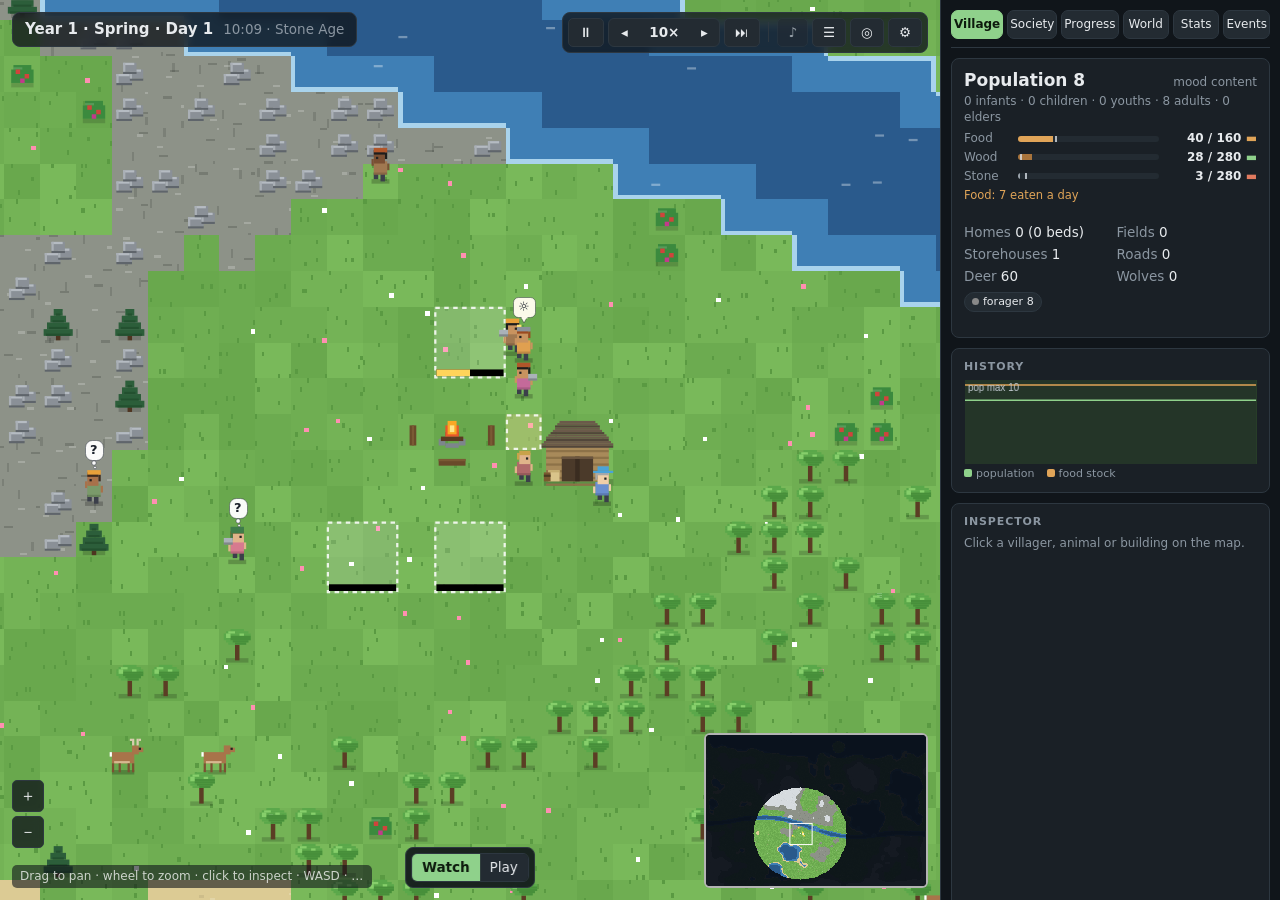
==== commit fdd7a8ef: "v0.38.1: Fixes and polish: Diagnostics fill, Stats axes, land value legend, World tab sizing, one re" ====
--- a/index.html
+++ b/index.html
@@ -1,6 +1,7 @@
 <!DOCTYPE html>
 <html lang="en">
 <head>
+<!-- Village Sim © 2026 Zaat · MIT license (see LICENSE) -->
 <meta charset="utf-8">
 <meta name="viewport" content="width=device-width,initial-scale=1">
 <title>Village Sim</title>
--- a/style.css
+++ b/style.css
@@ -1,3 +1,4 @@
+/* Village Sim © 2026 Zaat · MIT license (see LICENSE) */
 :root{--bg:#10151a;--panel:#1a2026;--panel2:#232b32;--ink:#e7eaed;--mut:#8b96a1;--line:#2d3740;--acc:#8fd18b}
 *{box-sizing:border-box}
 html,body{margin:0;height:100%;background:var(--bg);color:var(--ink);font:13.5px/1.4 system-ui,-apple-system,Segoe UI,Roboto,sans-serif;overflow:hidden}
@@ -86,7 +87,7 @@
 @container (max-width:420px){#drawer{width:calc(100% - 24px)}}
 #chronCard{height:470px;overflow-y:auto}
 #ttResult{min-height:96px}#ttSel{background:var(--panel2);color:var(--fg);border:1px solid var(--line);border-radius:6px;padding:3px 6px;font:inherit}
-#harbourCard{min-height:60px;max-height:420px;overflow-y:auto}#neighCard{min-height:380px;max-height:560px;overflow-y:auto}
+#harbourCard{min-height:60px;max-height:420px;overflow-y:auto}#neighCard{max-height:560px;overflow-y:auto}
 .stats{display:grid;grid-template-columns:1fr 1fr;gap:4px 10px;margin-top:8px}.stats div{display:flex;flex-direction:column}.stats b{font-weight:600;font-size:12.5px}
 
 /* tabbed side panel */
@@ -205,4 +206,4 @@
 
 /* mobile (#187): a dialog is never taller than the stage that holds it, and its close button stays in view while it scrolls */
 .nwbox .drawerhead{position:sticky;top:-16px;z-index:2;background:rgba(18,24,30,.98);margin:-16px -18px 8px;padding:12px 18px 8px;border-bottom:1px solid var(--line)}
-.res .bar{position:relative}.res .bar u{position:absolute;top:-2px;bottom:-2px;width:2px;background:#dfe6ec;opacity:.75;text-decoration:none}.resnote{margin:-2px 0 4px 0;line-height:1.3;color:#e0a458}
+.res .bar{position:relative}.res .bar u{position:absolute;top:-2px;bottom:-2px;width:2px;background:#dfe6ec;opacity:.75;text-decoration:none}.resnote{margin:3px 0 2px;font-size:11.5px;line-height:1.3;height:2.6em;overflow:hidden;display:-webkit-box;-webkit-line-clamp:2;-webkit-box-orient:vertical;color:#e0a458}.resnote.calm{color:var(--mut)}
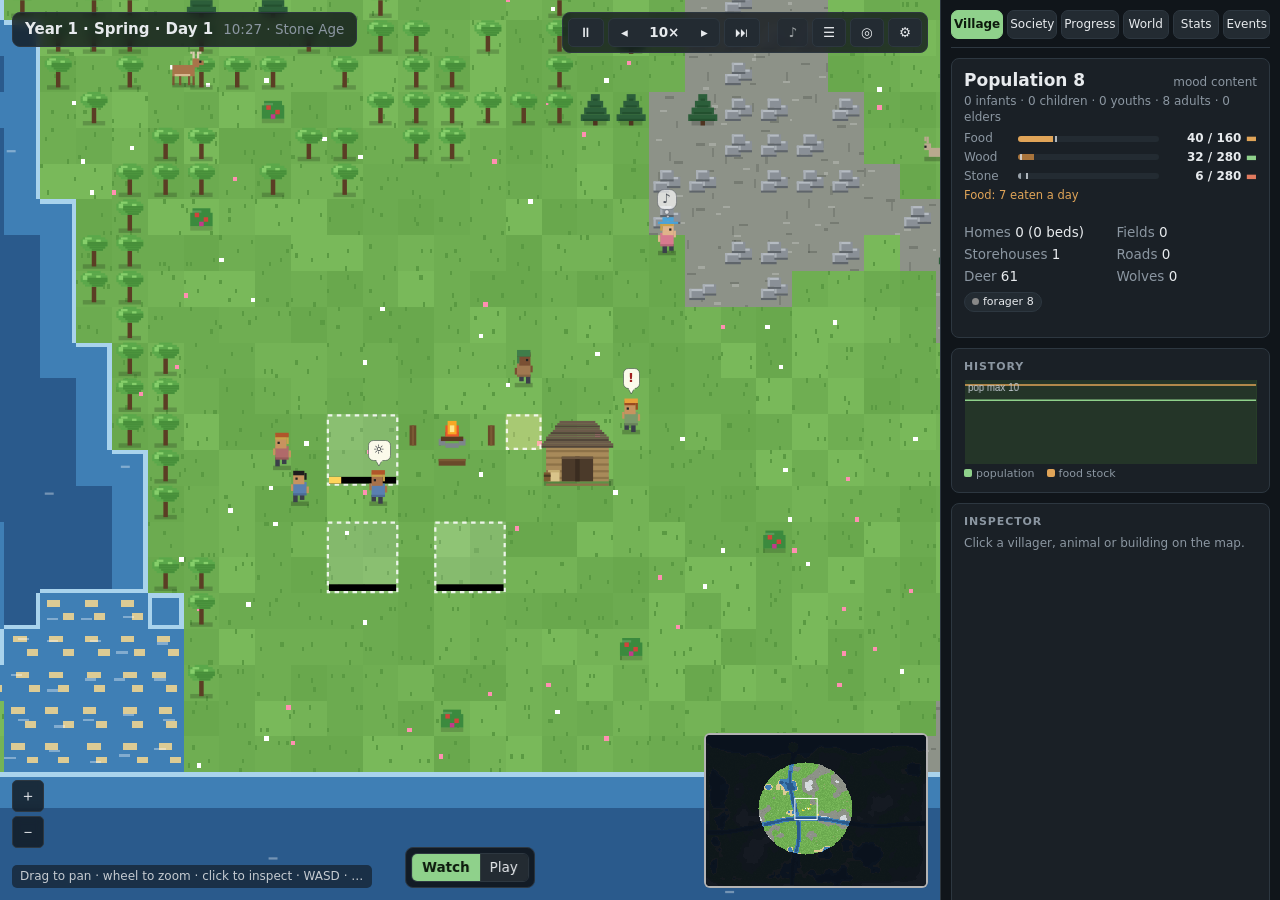
==== commit c5b0b730: "v0.38.2: Diagnostics selection and Copy button, pace lab tool Co-Authored-By: Claude Sonnet 5.5 <nor" ====
--- a/index.html
+++ b/index.html
@@ -85,7 +85,7 @@
     <div class="card"><h3>World</h3>
       <div class="hint" id="mapnow"></div>
       <div class="hint wline" id="worldLine"></div>
-      <details class="hint" style="margin-top:4px"><summary>Diagnostics</summary><pre class="wline" id="diagText"></pre></details>
+      <details class="hint" style="margin-top:4px"><summary>Diagnostics</summary><pre class="wline" id="diagText" style="user-select:text;-webkit-user-select:text"></pre><div class="btnrow"><button id="diagTextCopy">Copy diagnostics</button></div></details>
       <div class="btnrow"><button id="restart">New world…</button></div></div>
     </div>
     <div id="tree" style="display:none"><div class="treebox"><div class="drawerhead"><b>Tree of knowledge</b><button id="treeClose" title="Close">✕</button></div><div id="treeSvg" class="treescroll"></div><div id="treeInfo" class="treeinfo"></div></div></div>
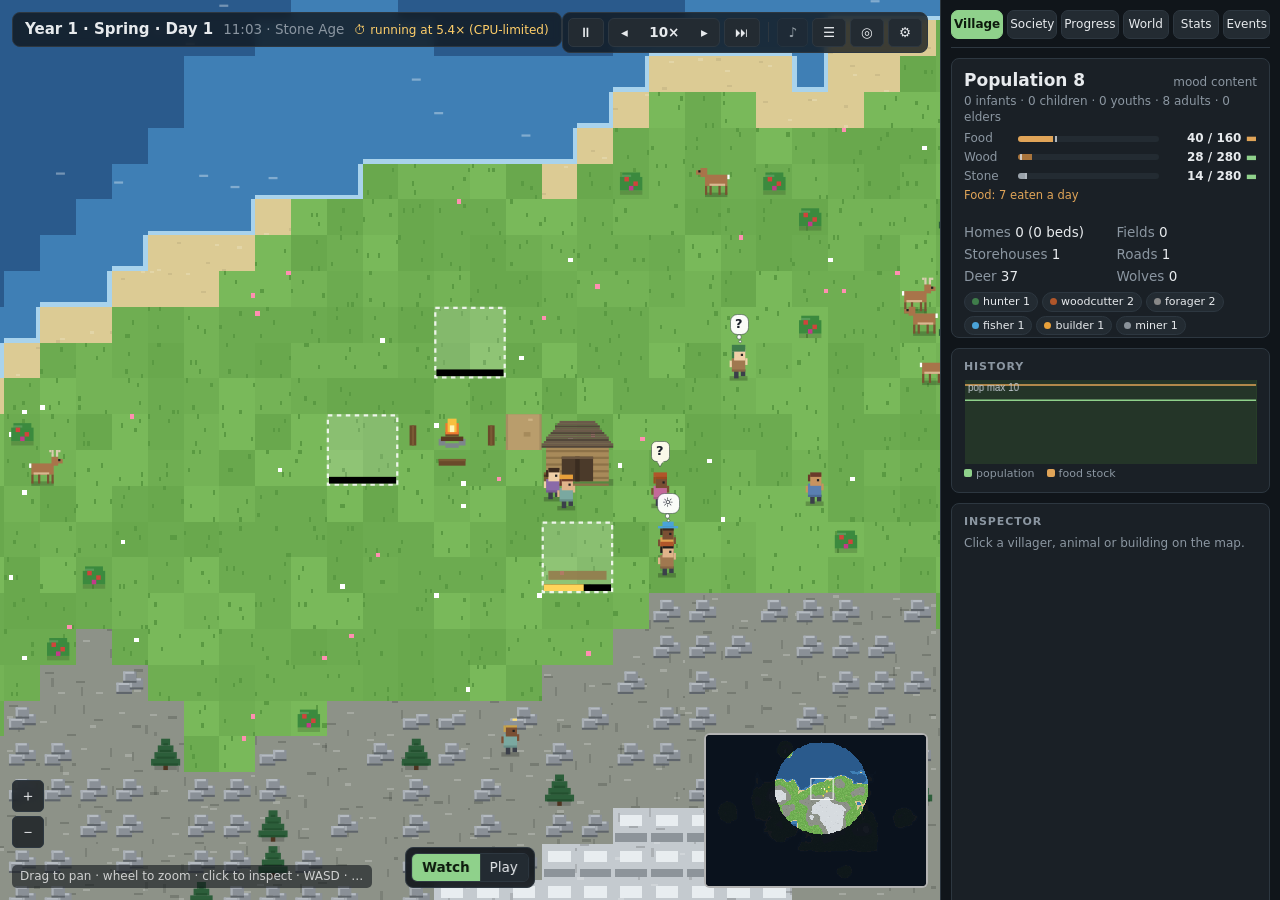
==== commit adc1ba51: "v0.39: v0.39 — Late ages and language: Atomic and Information ages, Spanish, full screen, settings s" ====
--- a/index.html
+++ b/index.html
@@ -36,16 +36,19 @@
     <div id="zoomCtl"><button id="zin" title="Zoom in (+)">＋</button><button id="zout" title="Zoom out (−)">－</button></div>
     <div id="drawer"><div class="drawerhead"><b>Settings &amp; tools</b><button id="drawerClose" title="Close (Esc)">✕</button></div>
     <div class="card"><h3>Settings</h3>
+      <div class="hint" style="margin-bottom:4px">Language <span class="hint">the game text; your browser language is used the first time</span></div>
+      <select id="set_lang" style="width:100%;margin-bottom:8px"></select>
       <div class="hint" style="margin-bottom:4px">Hardship <span class="hint">how forgiving the world is: births, newcomers, wolves, fevers, winters</span></div>
       <select id="set_hardship" style="width:100%;margin-bottom:8px"><option value="0">Gentle</option><option value="1">Normal</option><option value="2">Harsh</option></select>
       <div class="hint" style="margin-bottom:4px">Philosophy <span class="hint">what the village tends to study first</span></div>
       <select id="set_philosophy" style="width:100%;margin-bottom:8px"></select>
       <div class="hint" style="margin-bottom:4px">Open knowledge <span class="hint">sandbox: lifts the limits on research (the world is marked as a sandbox)</span></div>
       <select id="set_open" style="width:100%;margin-bottom:8px"><option value="0">Off</option><option value="1">Relaxed</option><option value="2">Unlimited</option></select>
-      <label class="tog"><input type="checkbox" id="set_survival"><span class="sw"></span><span>Survival mode <span class="hint">harsher food, cold, wolves, fever</span></span></label>
-      <label class="tog" style="margin-top:6px"><input type="checkbox" id="set_disasters"><span class="sw"></span><span>Disasters <span class="hint">fire, storms, drought, fever, harsh winter</span></span></label>
-      <label class="tog" style="margin-top:6px"><input type="checkbox" id="set_raids"><span class="sw"></span><span>Raids and war <span class="hint">hostile clans may attack the dock and outposts, and the council may march against them; off by default</span></span></label>
-      <label class="tog" style="margin-top:6px"><input type="checkbox" id="set_crime"><span class="sw"></span><span>Crime and conflict <span class="hint">theft, brawls, trials</span></span></label>
+      <label class="tog"><input type="checkbox" id="set_survival"><span class="sw"></span><span>Survival mode <span class="risk hard">much harder</span> <span class="hint">harsher food, cold, wolves, fever; a small village can die out</span></span></label>
+      <label class="tog" style="margin-top:6px"><input type="checkbox" id="set_disasters"><span class="sw"></span><span>Disasters <span class="risk mid">harder</span> <span class="hint">fire, storms, drought, fever, harsh winter</span></span></label>
+      <label class="tog" style="margin-top:6px"><input type="checkbox" id="set_raids"><span class="sw"></span><span>Raids and war <span class="risk mid">harder later</span> <span class="hint">hostile clans may attack the dock and outposts, and the council may march against them; off by default</span></span></label>
+      <label class="tog" style="margin-top:6px"><input type="checkbox" id="set_crime"><span class="sw"></span><span>Crime and conflict <span class="risk low">a little harder</span> <span class="hint">theft, brawls, trials</span></span></label>
+      <div id="riskNote" class="riskNote" style="display:none"></div>
     </div>
     <div class="card"><h3>Concern alerts</h3>
       <div class="hint" style="margin-bottom:6px">What should happen when something becomes critical (falling population, famine, a faction about to leave)?</div>
@@ -89,7 +92,7 @@
       <div class="btnrow"><button id="restart">New world…</button></div></div>
     </div>
     <div id="tree" style="display:none"><div class="treebox"><div class="drawerhead"><b>Tree of knowledge</b><button id="treeClose" title="Close">✕</button></div><div id="treeSvg" class="treescroll"></div><div id="treeInfo" class="treeinfo"></div></div></div>
-    <div id="menu" style="display:none"><button data-mn="resume">Resume</button><button data-mn="new">New world…</button><button data-mn="save">Save now</button><button data-mn="load" id="mn_load">Load saved</button><button data-mn="scen">Scenarios…</button><button data-mn="settings">Settings</button><button data-mn="tips">Show tips again</button><button data-mn="help">How to play</button><button data-mn="about">About</button></div>
+    <div id="menu" style="display:none"><button data-mn="resume">Resume</button><button data-mn="new">New world…</button><button data-mn="save">Save now</button><button data-mn="load" id="mn_load">Load saved</button><button data-mn="scen">Scenarios…</button><button data-mn="settings">Settings</button><button data-mn="fullscreen" id="mn_fs">Full screen (X)</button><button data-mn="tips">Show tips again</button><button data-mn="help">How to play</button><button data-mn="about">About</button></div>
     <div id="modal" style="display:none"><div class="nwbox"><div class="drawerhead"><h3 id="modal_t"></h3><button id="modal_x" title="Close (Esc)">✕</button></div><div id="modal_b" class="mbody"></div></div></div>
     <div id="over" style="display:none"><div class="nwbox">
       <h3 id="over_title"></h3><div id="over_text" style="margin-bottom:10px"></div>
@@ -165,6 +168,7 @@
     </section>
   </aside>
 </div>
+<script src="src/i18n.js"></script>
 <script src="src/config.js"></script>
 <script src="src/animals.js"></script>
 <script src="src/villager.js"></script>
--- a/style.css
+++ b/style.css
@@ -207,3 +207,7 @@
 /* mobile (#187): a dialog is never taller than the stage that holds it, and its close button stays in view while it scrolls */
 .nwbox .drawerhead{position:sticky;top:-16px;z-index:2;background:rgba(18,24,30,.98);margin:-16px -18px 8px;padding:12px 18px 8px;border-bottom:1px solid var(--line)}
 .res .bar{position:relative}.res .bar u{position:absolute;top:-2px;bottom:-2px;width:2px;background:#dfe6ec;opacity:.75;text-decoration:none}.resnote{margin:3px 0 2px;font-size:11.5px;line-height:1.3;height:2.6em;overflow:hidden;display:-webkit-box;-webkit-line-clamp:2;-webkit-box-orient:vertical;color:#e0a458}.resnote.calm{color:var(--mut)}
+
+/* v0.39 risky switches: a small coloured tag says how much harder a switch makes the game; the note appears while the hard ones are on */
+.risk{display:inline-block;margin-left:4px;padding:0 6px;border-radius:8px;font-size:10.5px;font-weight:600;line-height:1.5;vertical-align:1px}.risk.hard{background:#5c2a2a;color:#ffb9ae}.risk.mid{background:#5a4620;color:#f1d38f}.risk.low{background:#33402b;color:#c5dba8}
+.riskNote{margin:8px 0 2px;padding:6px 8px;border-radius:7px;font-size:11.5px;line-height:1.35;background:#3a2626;color:#ffcfc6;border:1px solid #6a3a36}.riskNote.mid{background:#3a3220;color:#f1d9a0;border-color:#6a5a2c}
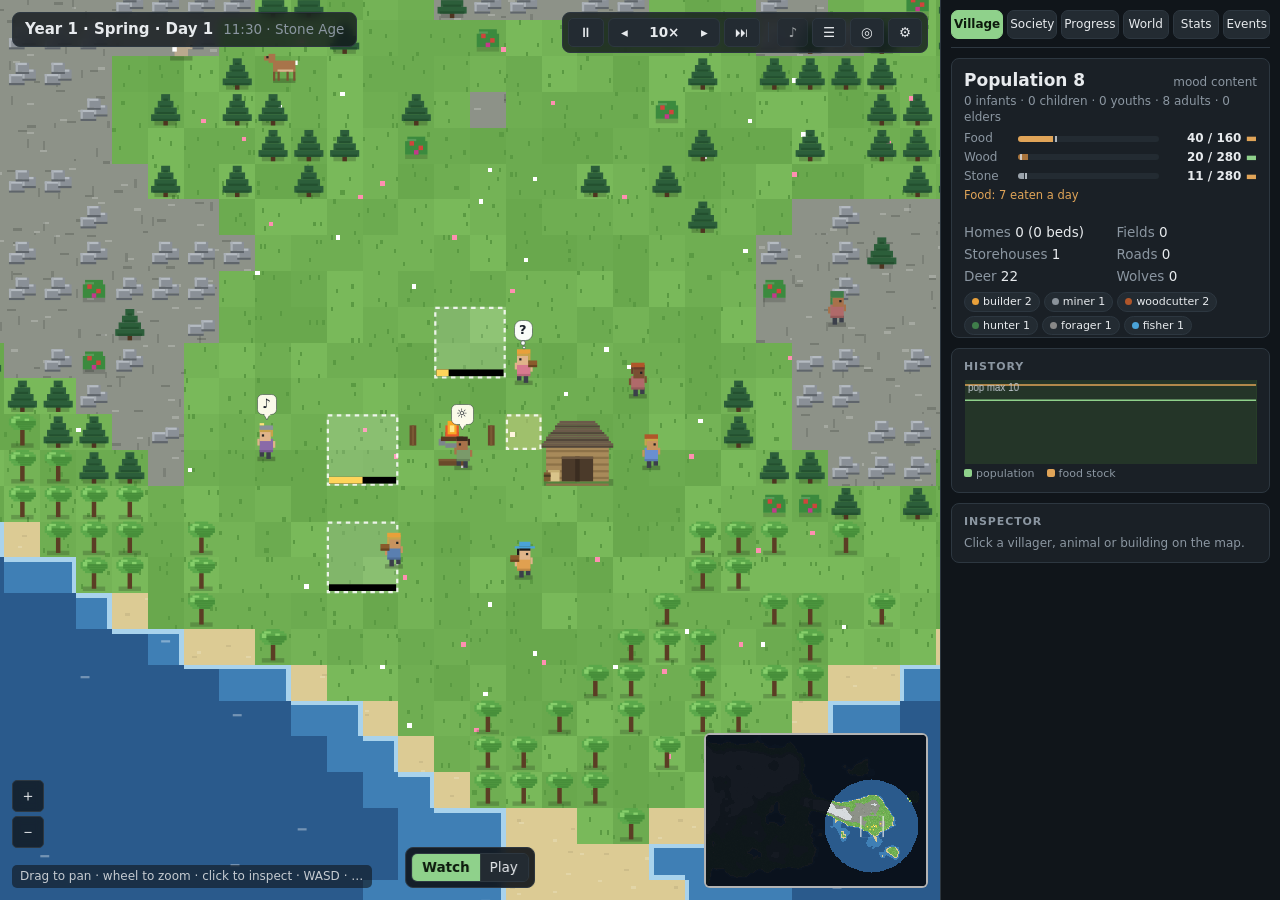
==== commit d944cd58: "v0.39.1: Tidier panels and clearer deaths: layout modes, Stats presets, compact lists, loop fix and " ====
--- a/index.html
+++ b/index.html
@@ -12,7 +12,8 @@
 <div id="app">
   <div id="stage">
     <canvas id="cv"></canvas>
-    <div id="hud"><span id="hudDate"></span><span id="hudTime"></span><span id="hudWarn" style="display:none"></span><button id="hudConcern" style="display:none" title="Concerns">⚑ 0</button></div>
+    <div id="hud"><span id="hudDate"></span><span id="hudTime"></span><span id="hudWarn" style="display:none"></span><button id="hudConcern" style="display:none" title="Concerns">⚑ 0</button><span id="hudRes"></span></div>
+    <button id="layBack"></button>
     <div id="toasts"></div>
     <div id="concernPanel" style="display:none"><div class="cnhead"><b>Concerns</b><button id="cnClose" title="Close">✕</button></div><div id="cnBody"></div></div>
     <div id="ctl">
@@ -38,6 +39,9 @@
     <div class="card"><h3>Settings</h3>
       <div class="hint" style="margin-bottom:4px">Language <span class="hint">the game text; your browser language is used the first time</span></div>
       <select id="set_lang" style="width:100%;margin-bottom:8px"></select>
+      <div class="hint" style="margin-bottom:4px">Layout <span class="hint">Docked: map and side panel. Overlay: the map fills the screen and the panels float. Clean: just the essentials. Key L cycles.</span></div>
+      <select id="set_layout" style="width:100%;margin-bottom:8px"><option value="docked">Docked</option><option value="clean">Clean</option></select>
+      <div class="btnrow" style="margin-bottom:8px"><button id="set_tips">Show tips again</button></div>
       <div class="hint" style="margin-bottom:4px">Hardship <span class="hint">how forgiving the world is: births, newcomers, wolves, fevers, winters</span></div>
       <select id="set_hardship" style="width:100%;margin-bottom:8px"><option value="0">Gentle</option><option value="1">Normal</option><option value="2">Harsh</option></select>
       <div class="hint" style="margin-bottom:4px">Philosophy <span class="hint">what the village tends to study first</span></div>
@@ -75,9 +79,10 @@
       <div class="hint" id="vaiStatus"></div>
       <div id="mindLog"></div>
     </div>
-    <details class="card" id="diagCard"><summary>Diagnostics <span class="beta" id="diagBadge">ok</span></summary>
-      <div id="diagBody" class="hint">Collecting…</div>
-      <div class="btnrow"><button id="diagCopy">Copy report</button><button id="diagSave">Download report</button></div>
+    <details class="card" id="diagCard"><summary>Diagnostics <span class="hint" id="diagVer"></span> <span class="beta" id="diagBadge">ok</span></summary>
+      <div class="hint" style="margin:4px 0 2px">The village now</div><pre class="wline" id="diagText" style="user-select:text;-webkit-user-select:text"></pre>
+      <div class="hint" style="margin:6px 0 2px">The engine</div><div id="diagBody" class="hint">Collecting…</div>
+      <div class="btnrow"><button id="diagCopy">Copy report</button><button id="diagSave">Download report</button><button id="diagTextCopy">Copy the village text only</button></div>
       <div class="btnrow"><button id="diagCheck">Self-check &amp; repair</button><button id="diagProf">Clear timings</button></div>
       <textarea id="diagBox" readonly style="display:none"></textarea>
     </details>
@@ -88,11 +93,10 @@
     <div class="card"><h3>World</h3>
       <div class="hint" id="mapnow"></div>
       <div class="hint wline" id="worldLine"></div>
-      <details class="hint" style="margin-top:4px"><summary>Diagnostics</summary><pre class="wline" id="diagText" style="user-select:text;-webkit-user-select:text"></pre><div class="btnrow"><button id="diagTextCopy">Copy diagnostics</button></div></details>
       <div class="btnrow"><button id="restart">New world…</button></div></div>
     </div>
     <div id="tree" style="display:none"><div class="treebox"><div class="drawerhead"><b>Tree of knowledge</b><button id="treeClose" title="Close">✕</button></div><div id="treeSvg" class="treescroll"></div><div id="treeInfo" class="treeinfo"></div></div></div>
-    <div id="menu" style="display:none"><button data-mn="resume">Resume</button><button data-mn="new">New world…</button><button data-mn="save">Save now</button><button data-mn="load" id="mn_load">Load saved</button><button data-mn="scen">Scenarios…</button><button data-mn="settings">Settings</button><button data-mn="fullscreen" id="mn_fs">Full screen (X)</button><button data-mn="tips">Show tips again</button><button data-mn="help">How to play</button><button data-mn="about">About</button></div>
+    <div id="menu" style="display:none"><button data-mn="new">New world…</button><button data-mn="scen">Scenarios…</button><button data-mn="save">Save now</button><button data-mn="load" id="mn_load">Load saved</button><hr><button data-mn="settings">Settings</button><button data-mn="fullscreen" id="mn_fs">Full screen (X)</button><hr><button data-mn="help">How to play</button><button data-mn="about">About</button><div class="mver" id="menuVer"></div></div>
     <div id="modal" style="display:none"><div class="nwbox"><div class="drawerhead"><h3 id="modal_t"></h3><button id="modal_x" title="Close (Esc)">✕</button></div><div id="modal_b" class="mbody"></div></div></div>
     <div id="over" style="display:none"><div class="nwbox">
       <h3 id="over_title"></h3><div id="over_text" style="margin-bottom:10px"></div>
--- a/style.css
+++ b/style.css
@@ -69,7 +69,7 @@
 .tr.up{color:#e07a6a}.tr.down{color:#8fd18b}
 
 /* fixed-size live panels so nothing shifts while the simulation redraws them */
-#statCard{height:280px;overflow:hidden}#sel{height:560px;overflow-y:auto}#techCard{height:460px;overflow-y:auto}#econCard{height:236px;overflow-y:auto}#councilCard{height:430px;overflow-y:auto}#groupCard{height:150px;overflow-y:auto}
+#statCard{height:280px;overflow:hidden}#sel{max-height:560px;overflow-y:auto}#techCard{max-height:460px;overflow-y:auto}#econCard{max-height:236px;overflow-y:auto}#councilCard{max-height:430px;overflow-y:auto}#groupCard{max-height:150px;overflow-y:auto}
 #log{height:230px;max-height:none}#chart{height:84px}
 /* settings drawer: lives over the map, outside the scrolling side panel, so it never moves */
 #drawer{position:absolute;right:12px;top:62px;width:350px;max-height:calc(100% - 262px);overflow-y:auto;background:rgba(16,21,26,.97);border:1px solid var(--line);border-radius:10px;padding:10px;display:none;flex-direction:column;gap:10px;z-index:6;box-shadow:0 10px 34px rgba(0,0,0,.55)}
@@ -86,7 +86,7 @@
 @container (max-width:560px){#ctl{top:54px;right:auto;left:12px}#drawer{top:98px;max-height:calc(100% - 290px)}}
 @container (max-width:420px){#drawer{width:calc(100% - 24px)}}
 #chronCard{height:470px;overflow-y:auto}
-#ttResult{min-height:96px}#ttSel{background:var(--panel2);color:var(--fg);border:1px solid var(--line);border-radius:6px;padding:3px 6px;font:inherit}
+#ttGo{white-space:nowrap}#ttSel{min-width:0;flex:1}#ttSel{background:var(--panel2);color:var(--fg);border:1px solid var(--line);border-radius:6px;padding:3px 6px;font:inherit}
 #harbourCard{min-height:60px;max-height:420px;overflow-y:auto}#neighCard{max-height:560px;overflow-y:auto}
 .stats{display:grid;grid-template-columns:1fr 1fr;gap:4px 10px;margin-top:8px}.stats div{display:flex;flex-direction:column}.stats b{font-weight:600;font-size:12.5px}
 
@@ -95,7 +95,7 @@
 #side>.tabbar button{flex:1;padding:5px 2px;font-size:12px;border-radius:7px}#side>.tabbar button.on{background:var(--acc);color:#0d1a0d;border-color:var(--acc)}
 .tab{display:none;flex-direction:column;gap:10px}.tab.on{display:flex}.tab>.card{flex:none}
 #log{height:calc(100vh - 150px);min-height:300px}
-#regimeCard{min-height:420px}
+#regimeCard{min-height:0}
 
 .sec{margin-top:10px;padding-top:6px;border-top:1px solid var(--line)}.sech{font-size:10.5px;letter-spacing:.08em;text-transform:uppercase;color:var(--mut);margin-bottom:3px}.lnk{color:#9ec5ff;cursor:pointer;text-decoration:none;font-weight:600}.lnk:hover{text-decoration:underline}.spark{display:inline-flex;align-items:flex-end;gap:3px;height:18px}.spark i{display:block;width:6px;background:var(--acc);border-radius:1px}.kvl>div{display:flex;justify-content:space-between;gap:10px;padding:2px 0}.kvl>div>span:last-child{text-align:right}
 
@@ -211,3 +211,16 @@
 /* v0.39 risky switches: a small coloured tag says how much harder a switch makes the game; the note appears while the hard ones are on */
 .risk{display:inline-block;margin-left:4px;padding:0 6px;border-radius:8px;font-size:10.5px;font-weight:600;line-height:1.5;vertical-align:1px}.risk.hard{background:#5c2a2a;color:#ffb9ae}.risk.mid{background:#5a4620;color:#f1d38f}.risk.low{background:#33402b;color:#c5dba8}
 .riskNote{margin:8px 0 2px;padding:6px 8px;border-radius:7px;font-size:11.5px;line-height:1.35;background:#3a2626;color:#ffcfc6;border:1px solid #6a3a36}.riskNote.mid{background:#3a3220;color:#f1d9a0;border-color:#6a5a2c}
+#menu hr{border:0;border-top:1px solid var(--line);margin:3px 0}#menu .mver{font-size:11px;opacity:.55;padding:5px 12px 3px}
+/* v0.39.1 layout modes (wide screens; the narrow layout keeps its own stacking) */
+#hudRes{display:none;gap:10px;font-size:13px;font-variant-numeric:tabular-nums}#hudRes b{font-weight:600}#hudRes .low{color:#ffcf6a}
+#layBack{display:none;position:absolute;left:12px;bottom:12px;z-index:6;background:rgba(16,21,26,.85);backdrop-filter:blur(4px)}
+@media (min-width:821px){
+  body[data-layout=clean] #hudRes{display:inline-flex}
+  body[data-layout=clean] #side,body[data-layout=clean] #zoomCtl,body[data-layout=clean] #mini,body[data-layout=clean] #hint,body[data-layout=clean] #hudTime{display:none}
+  body[data-layout=clean]:not(.playing) #ptool{display:none}
+  body[data-layout=clean] #ctl .presets,body[data-layout=clean] #stepBtn,body[data-layout=clean] #rate,body[data-layout=clean] #ctl .sep,body[data-layout=clean] #sndBtn,body[data-layout=clean] #menuBtn,body[data-layout=clean] #fol,body[data-layout=clean] #gear{display:none}
+  body[data-layout=clean] #layBack{display:block}
+}
+details.earlier{margin-top:2px}details.earlier summary{cursor:pointer;margin:3px 0}
+.sparkable{cursor:help;text-decoration:underline dotted rgba(160,175,190,.4);text-underline-offset:3px}
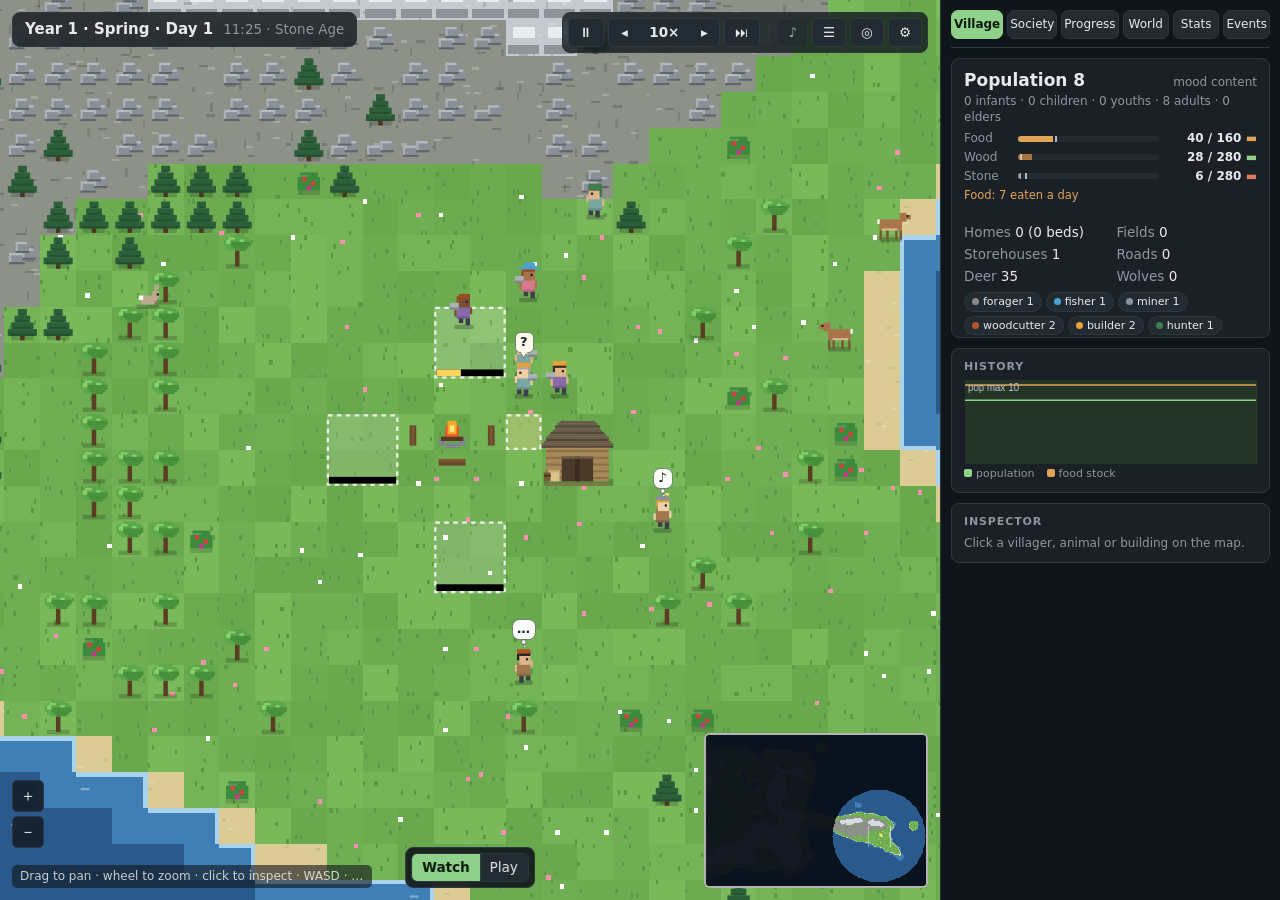
==== commit 6c7068a2: "v0.39.2: Saves and steadier speed: named compressed saves, drawing limited to what the village can a" ====
--- a/index.html
+++ b/index.html
@@ -61,9 +61,9 @@
     </div>
     <div class="card"><h3>Save &amp; load</h3>
       <div class="hint" id="saveInfo">Nothing saved yet.</div>
-      <div class="btnrow"><button id="saveNow">Save now</button><button id="loadSave" disabled>Load saved</button></div>
+      <div class="btnrow"><button id="saveNow">Save now</button><button id="loadSave">Saves…</button></div>
       <div class="btnrow"><button id="exportBtn">Export file</button><button id="importBtn">Import file</button></div>
-      <input type="file" id="importFile" accept=".json,application/json" style="display:none">
+      <input type="file" id="importFile" accept=".json,.gz,.json.gz,application/json,application/gzip" style="display:none">
       <label class="tog" style="margin-top:8px"><input type="checkbox" id="autoresume" checked><span class="sw"></span><span>Resume automatically <span class="hint">when the page opens</span></span></label>
       <label class="tog" style="margin-top:6px"><input type="checkbox" id="bubbleToggle" checked><span class="sw"></span><span>Thought bubbles <span class="hint">speech, thoughts and dreams above villagers</span></span></label>
       <label class="tog" style="margin-top:6px"><input type="checkbox" id="autosave" checked><span class="sw"></span><span>Autosave <span class="hint">every minute, in this browser</span></span></label>
@@ -96,7 +96,7 @@
       <div class="btnrow"><button id="restart">New world…</button></div></div>
     </div>
     <div id="tree" style="display:none"><div class="treebox"><div class="drawerhead"><b>Tree of knowledge</b><button id="treeClose" title="Close">✕</button></div><div id="treeSvg" class="treescroll"></div><div id="treeInfo" class="treeinfo"></div></div></div>
-    <div id="menu" style="display:none"><button data-mn="new">New world…</button><button data-mn="scen">Scenarios…</button><button data-mn="save">Save now</button><button data-mn="load" id="mn_load">Load saved</button><hr><button data-mn="settings">Settings</button><button data-mn="fullscreen" id="mn_fs">Full screen (X)</button><hr><button data-mn="help">How to play</button><button data-mn="about">About</button><div class="mver" id="menuVer"></div></div>
+    <div id="menu" style="display:none"><button data-mn="new">New world…</button><button data-mn="scen">Scenarios…</button><button data-mn="save">Save now</button><button data-mn="load" id="mn_load">Saves…</button><hr><button data-mn="settings">Settings</button><button data-mn="fullscreen" id="mn_fs">Full screen (X)</button><hr><button data-mn="help">How to play</button><button data-mn="about">About</button><div class="mver" id="menuVer"></div></div>
     <div id="modal" style="display:none"><div class="nwbox"><div class="drawerhead"><h3 id="modal_t"></h3><button id="modal_x" title="Close (Esc)">✕</button></div><div id="modal_b" class="mbody"></div></div></div>
     <div id="over" style="display:none"><div class="nwbox">
       <h3 id="over_title"></h3><div id="over_text" style="margin-bottom:10px"></div>
@@ -225,6 +225,7 @@
 <script src="src/overui.js"></script>
 <script src="src/helpui.js"></script>
 <script src="src/sound.js"></script>
+<script src="src/saves.js"></script>
 <script src="src/ui.js"></script>
 <script src="src/treeui.js"></script>
 </body>
--- a/style.css
+++ b/style.css
@@ -224,3 +224,9 @@
 }
 details.earlier{margin-top:2px}details.earlier summary{cursor:pointer;margin:3px 0}
 .sparkable{cursor:help;text-decoration:underline dotted rgba(160,175,190,.4);text-underline-offset:3px}
+
+.saverow{display:flex;gap:8px;align-items:center;justify-content:space-between;padding:6px 0;border-top:1px solid rgba(255,255,255,.08)}
+.saverow input{flex:1;min-width:0}
+.saverow .btnrow{margin:0;flex-wrap:wrap;justify-content:flex-end}
+.saverow input{background:var(--panel2);color:var(--ink);border:1px solid var(--line);border-radius:5px;padding:5px 8px;font:inherit}
+.saverow .btnrow button{min-width:64px}
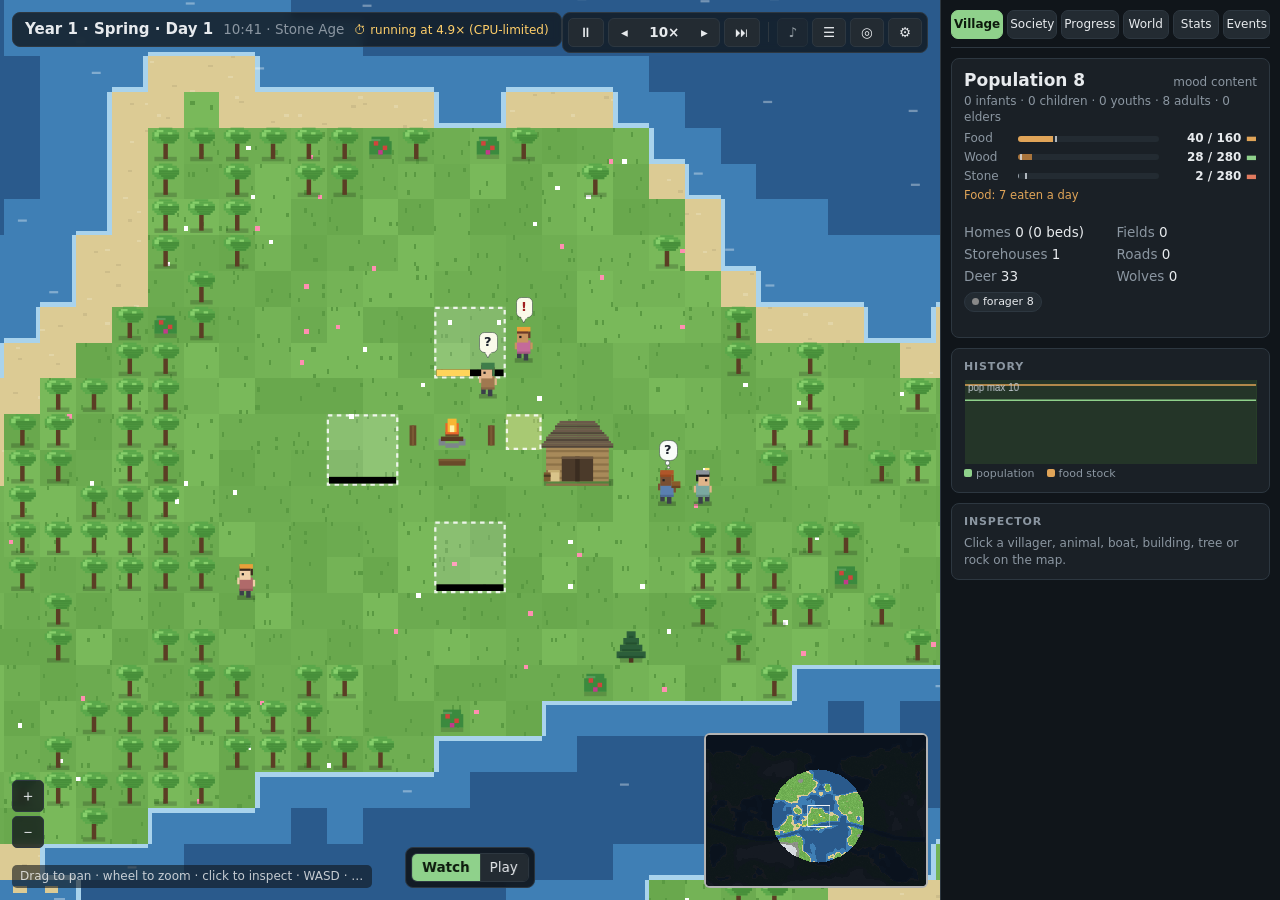
==== commit d00b7a40: "v0.39.3: Events, performance and polish: a living crowd on the map, Events tab redesign, Play build " ====
--- a/index.html
+++ b/index.html
@@ -167,8 +167,10 @@
       <div class="btnrow" style="margin-top:10px"><button id="statCsv">Export CSV</button><button id="statJson">Export JSON</button></div></div>
     </section>
     <section class="tab" id="tab_events">
+    <div class="card" id="nowCard"></div>
+    <div class="card" id="feedCard"></div>
+    <div class="card" id="yearsCard"></div>
     <div class="card" id="talkCard"></div>
-    <div class="card"><h3>Events</h3><div id="log"></div></div>
     </section>
   </aside>
 </div>
@@ -185,6 +187,7 @@
 <script src="src/trade.js"></script>
 <script src="src/projects.js"></script>
 <script src="src/history.js"></script>
+<script src="src/events.js"></script>
 <script src="src/buildings.js"></script>
 <script src="src/character.js"></script>
 <script src="src/regime.js"></script>
@@ -217,10 +220,12 @@
 <script src="src/save.js"></script>
 <script src="src/world.js"></script>
 <script src="src/render.js"></script>
+<script src="src/crowdui.js"></script>
 <script src="src/debug.js"></script>
 <script src="src/statsui.js"></script>
 <script src="src/concernsui.js"></script>
 <script src="src/voicesui.js"></script>
+<script src="src/eventsui.js"></script>
 <script src="src/playui.js"></script>
 <script src="src/overui.js"></script>
 <script src="src/helpui.js"></script>
--- a/style.css
+++ b/style.css
@@ -173,7 +173,7 @@
 #pstack{position:absolute;left:50%;transform:translateX(-50%);bottom:62px;display:flex;flex-direction:column;align-items:center;gap:6px;width:min(480px,calc(100% - 24px));pointer-events:none;z-index:4}#pstack>*{pointer-events:auto}
 #ppanel{width:100%;max-height:46%;overflow:auto;background:rgba(16,21,26,.96);border:1px solid var(--line);border-radius:10px;padding:10px;z-index:4}
 #ppanel .ph{font-weight:600;margin-bottom:6px}#ppanel .ph .hint{font-weight:400;margin-left:6px}
-.pgrid{display:grid;grid-template-columns:repeat(auto-fill,minmax(112px,1fr));gap:4px}.pgrid button{display:flex;flex-direction:column;align-items:flex-start;text-align:left;line-height:1.25}.pgrid small,.plist small{display:block;font-size:11px;color:var(--mut);font-weight:400}.pgrid button.on small,.plist button.on small{color:#0d1a0d}
+.pstock{font-size:12px;color:var(--mut);margin:0 0 4px}.pstock b{color:var(--fg,#e6e6e6);font-weight:600}.pgroup{font-size:11px;color:var(--mut);text-transform:uppercase;letter-spacing:.07em;margin:8px 0 4px}.pcost i,.pgrid small i{font-style:normal}.pgrid small i.lack{color:#f0907a}.pgrid button.on small i.lack{color:#8a1d0a;font-weight:600}.pgrid button.short:not(.on) small{opacity:.95}.pgrid button.locked{opacity:.55}.pinfo{margin-top:8px;padding:6px 8px;border-left:3px solid var(--line);font-size:12px;line-height:1.4}.pinfo b{font-weight:600}.pgrid{display:grid;grid-template-columns:repeat(auto-fill,minmax(112px,1fr));gap:4px}.pgrid button{display:flex;flex-direction:column;align-items:flex-start;text-align:left;line-height:1.25}.pgrid small,.plist small{display:block;font-size:11px;color:var(--mut);font-weight:400}.pgrid button.on small,.plist button.on small{color:#0d1a0d}
 .plist{display:flex;flex-direction:column;gap:4px}.plist button{text-align:left}
 .prow{display:flex;align-items:center;gap:8px;margin:4px 0}.prow span{width:48px}.prow input{flex:1}.prow b{width:38px;text-align:right}
 #pcmd{width:max-content;max-width:100%;gap:4px;align-items:center;flex-wrap:wrap;justify-content:center;max-width:calc(100% - 24px);background:rgba(34,30,14,.94);border:1px solid #6b5a2c;border-radius:8px;padding:5px 8px;z-index:3}
@@ -230,3 +230,13 @@
 .saverow .btnrow{margin:0;flex-wrap:wrap;justify-content:flex-end}
 .saverow input{background:var(--panel2);color:var(--ink);border:1px solid var(--line);border-radius:5px;padding:5px 8px;font:inherit}
 .saverow .btnrow button{min-width:64px}
+/* v0.39.3 Events tab: Now, Feed, Years, pins */
+#nowCard .evbar{display:flex;height:9px;border-radius:5px;overflow:hidden;background:var(--panel2);margin:7px 0 4px}#nowCard .evbar i{display:block;height:100%}
+#nowCard .evleg{display:flex;flex-wrap:wrap;gap:2px 10px;font-size:11.5px;color:var(--mut)}#nowCard .evleg i{display:inline-block;width:8px;height:8px;border-radius:2px;margin-right:4px}
+.evchips{display:flex;flex-wrap:wrap;gap:4px;margin-bottom:4px}.evchips button{font-size:11px;padding:2px 8px;border-radius:10px;background:var(--panel2);border:1px solid var(--line);color:var(--ink);cursor:pointer}.evchips button.on{background:#2f4a3a;border-color:#4d7a5f}
+#feedCard .evday{margin:7px 0 1px;font-size:11.5px;color:var(--mut);border-bottom:1px solid #20282f}
+.evl{display:flex;gap:6px;align-items:flex-start;padding:2px 0;font-size:12.5px;line-height:1.35}.evl .evic{flex:0 0 18px;text-align:center}.evl .evtx{flex:1}.evl.t2 .evtx{font-weight:600}.evl.t0 .evtx{color:#9aa6b0}
+.evl .evgo{flex:0 0 auto;background:none;border:0;cursor:pointer;font-size:13px;padding:0 3px;opacity:.75}.evl .evgo:hover{opacity:1}
+.evmore{margin-top:6px;width:100%;font-size:12px;padding:4px;background:var(--panel2);border:1px solid var(--line);border-radius:6px;color:var(--ink);cursor:pointer}
+details.evyr{border-top:1px solid #20282f;padding:4px 0}details.evyr>summary{cursor:pointer;list-style:none}details.evyr>summary::-webkit-details-marker{display:none}details.evyr[open]>summary{margin-bottom:4px}.evyr .evsp{display:inline-block;vertical-align:middle;margin-left:6px}
+#talkCard details>summary{cursor:pointer;list-style:none;margin-bottom:6px}#talkCard details>summary::-webkit-details-marker{display:none}#talkCard summary b{font-size:11px;letter-spacing:.08em;text-transform:uppercase;color:var(--mut);font-weight:600}
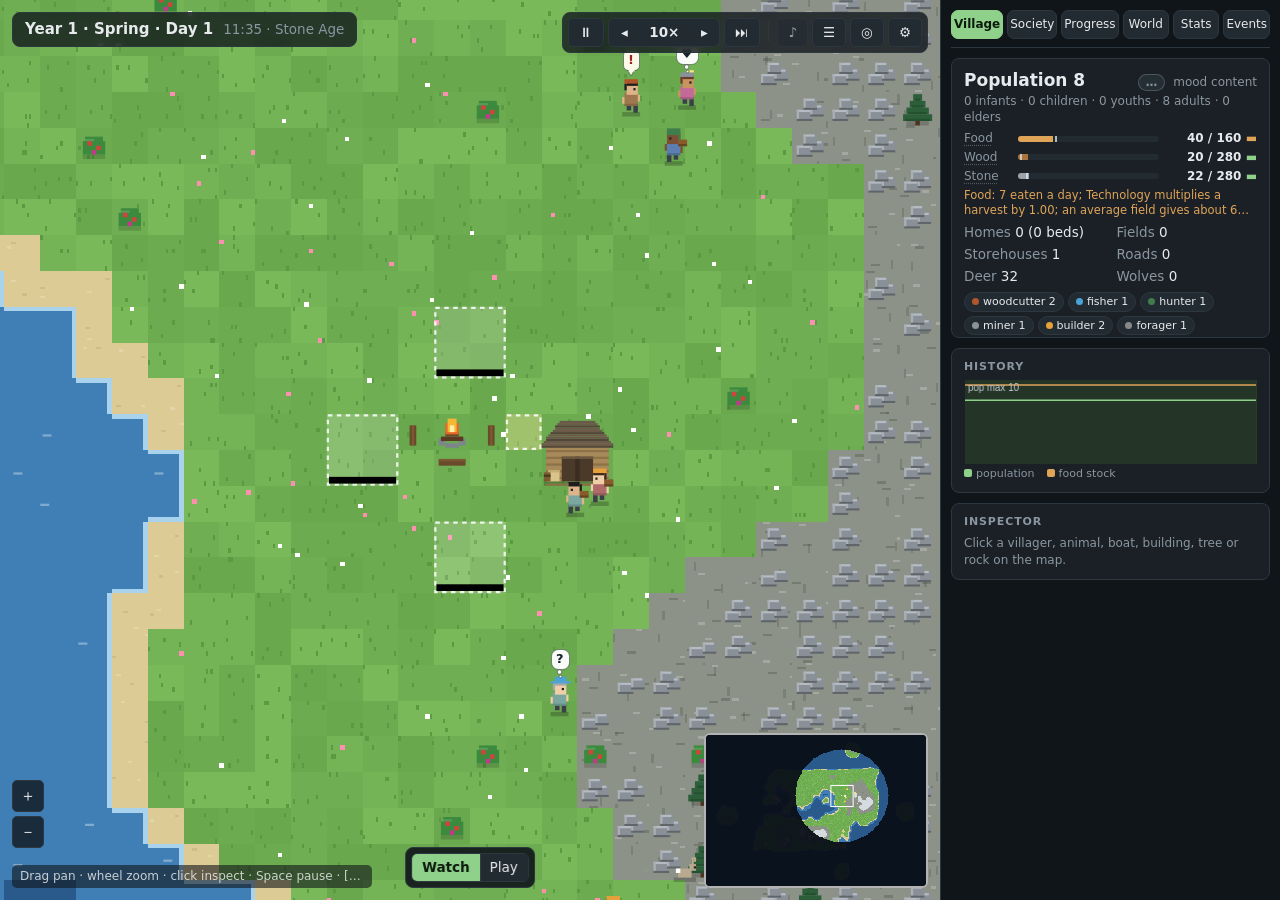
==== commit 5f753c14: "v0.40: Farming, energy, reach and City design Co-Authored-By: Claude Sonnet 5.5 <noreply@anthropic.c" ====
--- a/index.html
+++ b/index.html
@@ -61,9 +61,9 @@
     </div>
     <div class="card"><h3>Save &amp; load</h3>
       <div class="hint" id="saveInfo">Nothing saved yet.</div>
-      <div class="btnrow"><button id="saveNow">Save now</button><button id="loadSave">Saves…</button></div>
+      <div class="btnrow"><button id="saveNow">Save now</button><button id="loadSave">Saves…</button><button id="newWorldBtn" title="Start a new village">New world…</button></div>
       <div class="btnrow"><button id="exportBtn">Export file</button><button id="importBtn">Import file</button></div>
-      <input type="file" id="importFile" accept=".json,.gz,.json.gz,application/json,application/gzip" style="display:none">
+      <input type="file" id="importFile" accept=".json,.gz,.json.gz,.zip,application/json,application/gzip,application/zip" style="display:none">
       <label class="tog" style="margin-top:8px"><input type="checkbox" id="autoresume" checked><span class="sw"></span><span>Resume automatically <span class="hint">when the page opens</span></span></label>
       <label class="tog" style="margin-top:6px"><input type="checkbox" id="bubbleToggle" checked><span class="sw"></span><span>Thought bubbles <span class="hint">speech, thoughts and dreams above villagers</span></span></label>
       <label class="tog" style="margin-top:6px"><input type="checkbox" id="autosave" checked><span class="sw"></span><span>Autosave <span class="hint">every minute, in this browser</span></span></label>
@@ -101,7 +101,7 @@
     <div id="over" style="display:none"><div class="nwbox">
       <h3 id="over_title"></h3><div id="over_text" style="margin-bottom:10px"></div>
       <canvas id="over_chart" width="470" height="90" style="width:100%;height:90px;display:block;background:#10151a;border-radius:6px"></canvas>
-      <div id="over_facts" class="kvl" style="margin:10px 0"></div><div id="over_tales"></div>
+      <div id="over_facts" class="kvl" style="margin:10px 0"></div><div id="over_tales"></div><div class="hint" id="over_rec" style="margin:4px 0 8px"></div>
       <div class="hint wline" id="over_line" style="margin-bottom:10px"></div>
       <div class="btnrow"><button id="over_again" class="on" title="The same seed and settings, from the start">Same world again</button><button id="over_new">New world…</button><button id="over_cont" title="Keep watching what is left">Keep watching</button><button id="over_copy">Copy world line</button></div>
     </div></div>
@@ -118,8 +118,9 @@
       <div class="btnrow" style="margin-top:12px"><button id="nw_go" class="on">Start</button><button id="nw_cancel">Cancel</button></div>
     </div></div>
     <canvas id="mini" title="Click to move the camera"></canvas>
-    <div id="resume" style="display:none"><div><b>Saved village found</b><div class="hint" id="resumeInfo"></div><div class="hint">The game is paused until you choose.</div></div><div class="btnrow"><button id="resumeBtn" class="on">Resume</button><button id="resumeNo">Start fresh</button></div></div>
-    <div id="hint">Drag to pan · wheel to zoom · click to inspect · WASD · Space pause · [ ] speed</div>
+    <div id="resume" style="display:none"><div><b>Saved village found</b><div class="hint" id="resumeInfo"></div><div class="hint">The game is paused until you choose.</div></div><div class="btnrow"><button id="resumeBtn" class="on">Resume</button><button id="resumeDl" style="display:none">Download save</button><button id="resumeNo">Start fresh</button></div></div>
+    <div id="hint">Drag pan · wheel zoom · click inspect · Space pause · [ ] speed · ? keys</div>
+    <div id="keysOv" style="display:none"></div>
   </div>
   <aside id="side">
     <div class="tabbar" id="tabbar"><button data-tab="village" class="on">Village</button><button data-tab="society">Society</button><button data-tab="progress">Progress</button><button data-tab="world">World</button><button data-tab="stats">Stats</button><button data-tab="events">Events</button></div>
@@ -212,6 +213,8 @@
 <script src="src/war.js"></script>
 <script src="src/culture.js"></script>
 <script src="src/city.js"></script>
+<script src="src/energy.js"></script>
+<script src="src/design.js"></script>
 <script src="src/diag.js"></script>
 <script src="src/crowd.js"></script>
 <script src="src/play.js"></script>
--- a/style.css
+++ b/style.css
@@ -183,7 +183,7 @@
 #pghost{position:absolute;pointer-events:none;z-index:5;font-size:12px;padding:2px 8px;border-radius:5px;background:rgba(16,21,26,.92);border:1px solid var(--line);white-space:nowrap}#pghost.ok{border-color:#4fb36f}#pghost.bad{border-color:#c25555;color:#ffb0b0}
 .pord{margin-top:8px;padding-top:8px;border-top:1px solid var(--line)}
 body.playing #hint{display:none}body.playing #zoomCtl{bottom:62px}
-@media (max-width:820px){#ptool{left:6px;right:6px;bottom:6px;transform:none;width:auto;max-width:none;flex-wrap:nowrap;justify-content:flex-start;overflow-x:auto;scrollbar-width:none}#ptool #ptools{flex-wrap:nowrap}#ptool>*,#ptools>*{flex:none}#ptool .wide{display:none}#ptool button{white-space:nowrap}#pstack{bottom:56px;max-height:calc(100% - 120px)}#ppanel{max-height:38vh}.pgrid{display:flex;overflow-x:auto;scrollbar-width:none}.pgrid button{flex:none;min-width:104px}body.playing #mini{bottom:56px}body.playing #zoomCtl{bottom:56px}}
+@media (max-width:820px){#ptool{left:50%;right:auto;bottom:6px;transform:translateX(-50%);width:max-content;max-width:calc(100% - 12px);flex-wrap:nowrap;justify-content:flex-start;overflow-x:auto;scrollbar-width:none}#ptool #ptools{flex-wrap:nowrap}#ptool>*,#ptools>*{flex:none}#ptool .wide{display:none}#ptool button{white-space:nowrap}#pstack{bottom:56px;max-height:calc(100% - 120px)}#ppanel{max-height:38vh}.pgrid{display:flex;overflow-x:auto;scrollbar-width:none}.pgrid button{flex:none;min-width:104px}body.playing #mini{bottom:56px}body.playing #zoomCtl{bottom:56px}}
 #ptools{display:inline-flex;gap:4px;align-items:center;flex-wrap:wrap;justify-content:center}#modeSw button.on{background:var(--acc);color:#0d1a0d}
 body.playing #mini{bottom:62px}
 #over{position:absolute;inset:0;background:rgba(5,8,11,.7);display:flex;align-items:center;justify-content:center;z-index:31}#over h3{font-size:18px}
@@ -212,16 +212,15 @@
 .risk{display:inline-block;margin-left:4px;padding:0 6px;border-radius:8px;font-size:10.5px;font-weight:600;line-height:1.5;vertical-align:1px}.risk.hard{background:#5c2a2a;color:#ffb9ae}.risk.mid{background:#5a4620;color:#f1d38f}.risk.low{background:#33402b;color:#c5dba8}
 .riskNote{margin:8px 0 2px;padding:6px 8px;border-radius:7px;font-size:11.5px;line-height:1.35;background:#3a2626;color:#ffcfc6;border:1px solid #6a3a36}.riskNote.mid{background:#3a3220;color:#f1d9a0;border-color:#6a5a2c}
 #menu hr{border:0;border-top:1px solid var(--line);margin:3px 0}#menu .mver{font-size:11px;opacity:.55;padding:5px 12px 3px}
-/* v0.39.1 layout modes (wide screens; the narrow layout keeps its own stacking) */
+/* v0.39.1 layout modes; v0.40: Clean also works in the narrow layout */
 #hudRes{display:none;gap:10px;font-size:13px;font-variant-numeric:tabular-nums}#hudRes b{font-weight:600}#hudRes .low{color:#ffcf6a}
-#layBack{display:none;position:absolute;left:12px;bottom:12px;z-index:6;background:rgba(16,21,26,.85);backdrop-filter:blur(4px)}
-@media (min-width:821px){
-  body[data-layout=clean] #hudRes{display:inline-flex}
-  body[data-layout=clean] #side,body[data-layout=clean] #zoomCtl,body[data-layout=clean] #mini,body[data-layout=clean] #hint,body[data-layout=clean] #hudTime{display:none}
-  body[data-layout=clean]:not(.playing) #ptool{display:none}
-  body[data-layout=clean] #ctl .presets,body[data-layout=clean] #stepBtn,body[data-layout=clean] #rate,body[data-layout=clean] #ctl .sep,body[data-layout=clean] #sndBtn,body[data-layout=clean] #menuBtn,body[data-layout=clean] #fol,body[data-layout=clean] #gear{display:none}
-  body[data-layout=clean] #layBack{display:block}
-}
+#layBack{display:none;position:absolute;left:12px;bottom:12px;z-index:6;background:rgba(16,21,26,.85);backdrop-filter:blur(4px);font-size:12px;padding:3px 8px;color:rgba(255,255,255,.75)}
+body[data-layout=clean] #hudRes{display:inline-flex}
+body[data-layout=clean] #side,body[data-layout=clean] #zoomCtl,body[data-layout=clean] #mini,body[data-layout=clean] #hint,body[data-layout=clean] #hudTime{display:none}
+body[data-layout=clean]:not(.playing) #ptool{display:none}
+body[data-layout=clean] #ctl .presets,body[data-layout=clean] #stepBtn,body[data-layout=clean] #rate,body[data-layout=clean] #ctl .sep,body[data-layout=clean] #sndBtn,body[data-layout=clean] #menuBtn,body[data-layout=clean] #fol,body[data-layout=clean] #gear{display:none}
+body[data-layout=clean] #layBack{display:block}
+@media (max-width:820px){body[data-layout=clean] #app{overflow:hidden;height:100vh}body[data-layout=clean] #stage{height:100vh;height:100dvh}body[data-layout=clean] #layBack{bottom:auto;top:56px}body[data-layout=clean] #ptool{bottom:8px}}
 details.earlier{margin-top:2px}details.earlier summary{cursor:pointer;margin:3px 0}
 .sparkable{cursor:help;text-decoration:underline dotted rgba(160,175,190,.4);text-underline-offset:3px}
 
@@ -240,3 +239,12 @@
 .evmore{margin-top:6px;width:100%;font-size:12px;padding:4px;background:var(--panel2);border:1px solid var(--line);border-radius:6px;color:var(--ink);cursor:pointer}
 details.evyr{border-top:1px solid #20282f;padding:4px 0}details.evyr>summary{cursor:pointer;list-style:none}details.evyr>summary::-webkit-details-marker{display:none}details.evyr[open]>summary{margin-bottom:4px}.evyr .evsp{display:inline-block;vertical-align:middle;margin-left:6px}
 #talkCard details>summary{cursor:pointer;list-style:none;margin-bottom:6px}#talkCard details>summary::-webkit-details-marker{display:none}#talkCard summary b{font-size:11px;letter-spacing:.08em;text-transform:uppercase;color:var(--mut);font-weight:600}
+
+/* v0.40 keyboard cheat sheet: a light overlay on the map, not a dialog */
+#keysOv{position:absolute;left:50%;top:50%;transform:translate(-50%,-50%);z-index:7;background:rgba(16,21,26,.94);border:1px solid var(--line);border-radius:10px;padding:12px 16px;font-size:12px;color:rgba(255,255,255,.85);max-width:calc(100% - 24px);max-height:calc(100% - 24px);overflow:auto;box-shadow:0 8px 30px rgba(0,0,0,.45)}
+#keysOv h4{margin:0 0 6px;font-size:13px;font-weight:600;color:var(--ink)}
+#keysOv .kg{display:grid;grid-template-columns:auto auto;gap:3px 14px}
+#keysOv kbd{font:inherit;font-weight:600;background:var(--panel2);border:1px solid var(--line);border-radius:4px;padding:0 6px;margin-right:2px;white-space:nowrap}
+#keysOv .kfoot{margin-top:8px;color:var(--mut);font-size:11px}
+.gchip{flex:none;font-size:11.5px;font-weight:600;padding:0 7px;border-radius:9px;border:1px solid;line-height:15px;cursor:help;white-space:nowrap}
+.evl .evd{flex:none;font-size:10.5px;color:var(--mut);min-width:26px;margin-right:2px;font-variant-numeric:tabular-nums}
